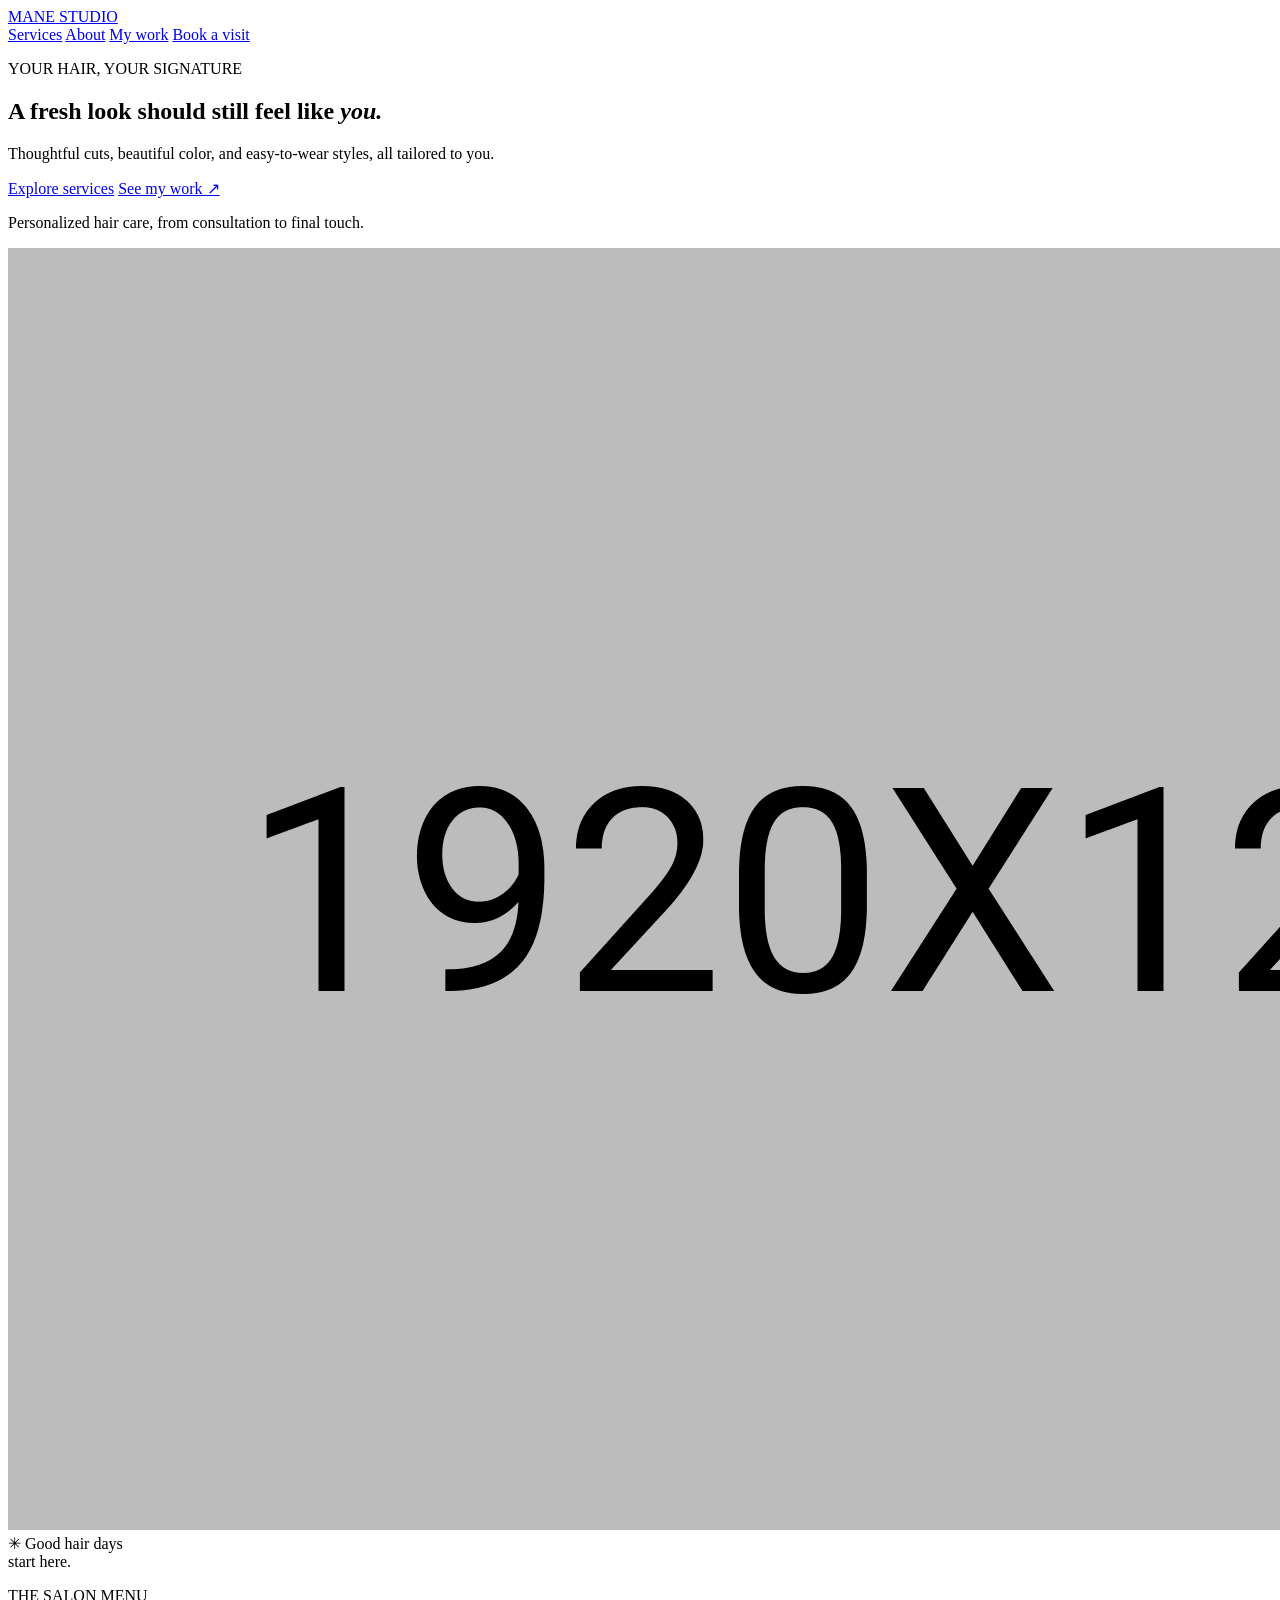
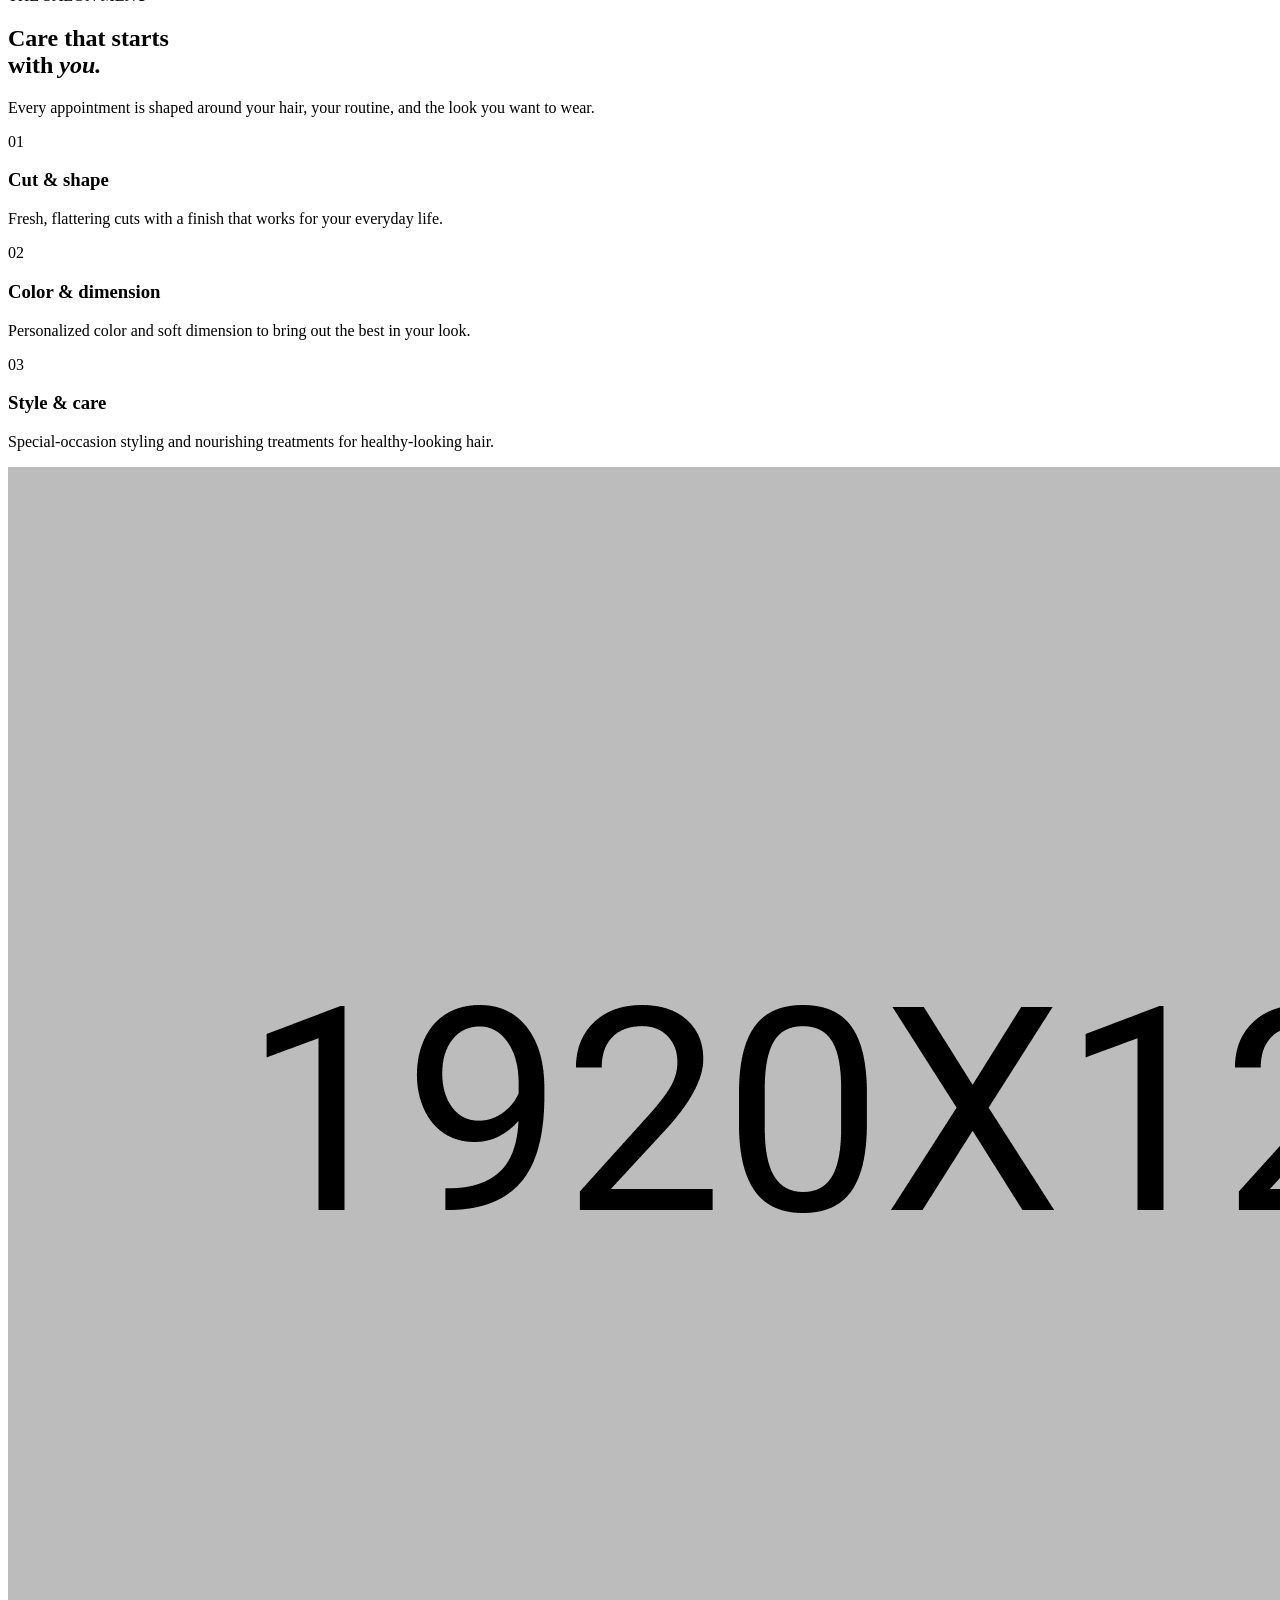
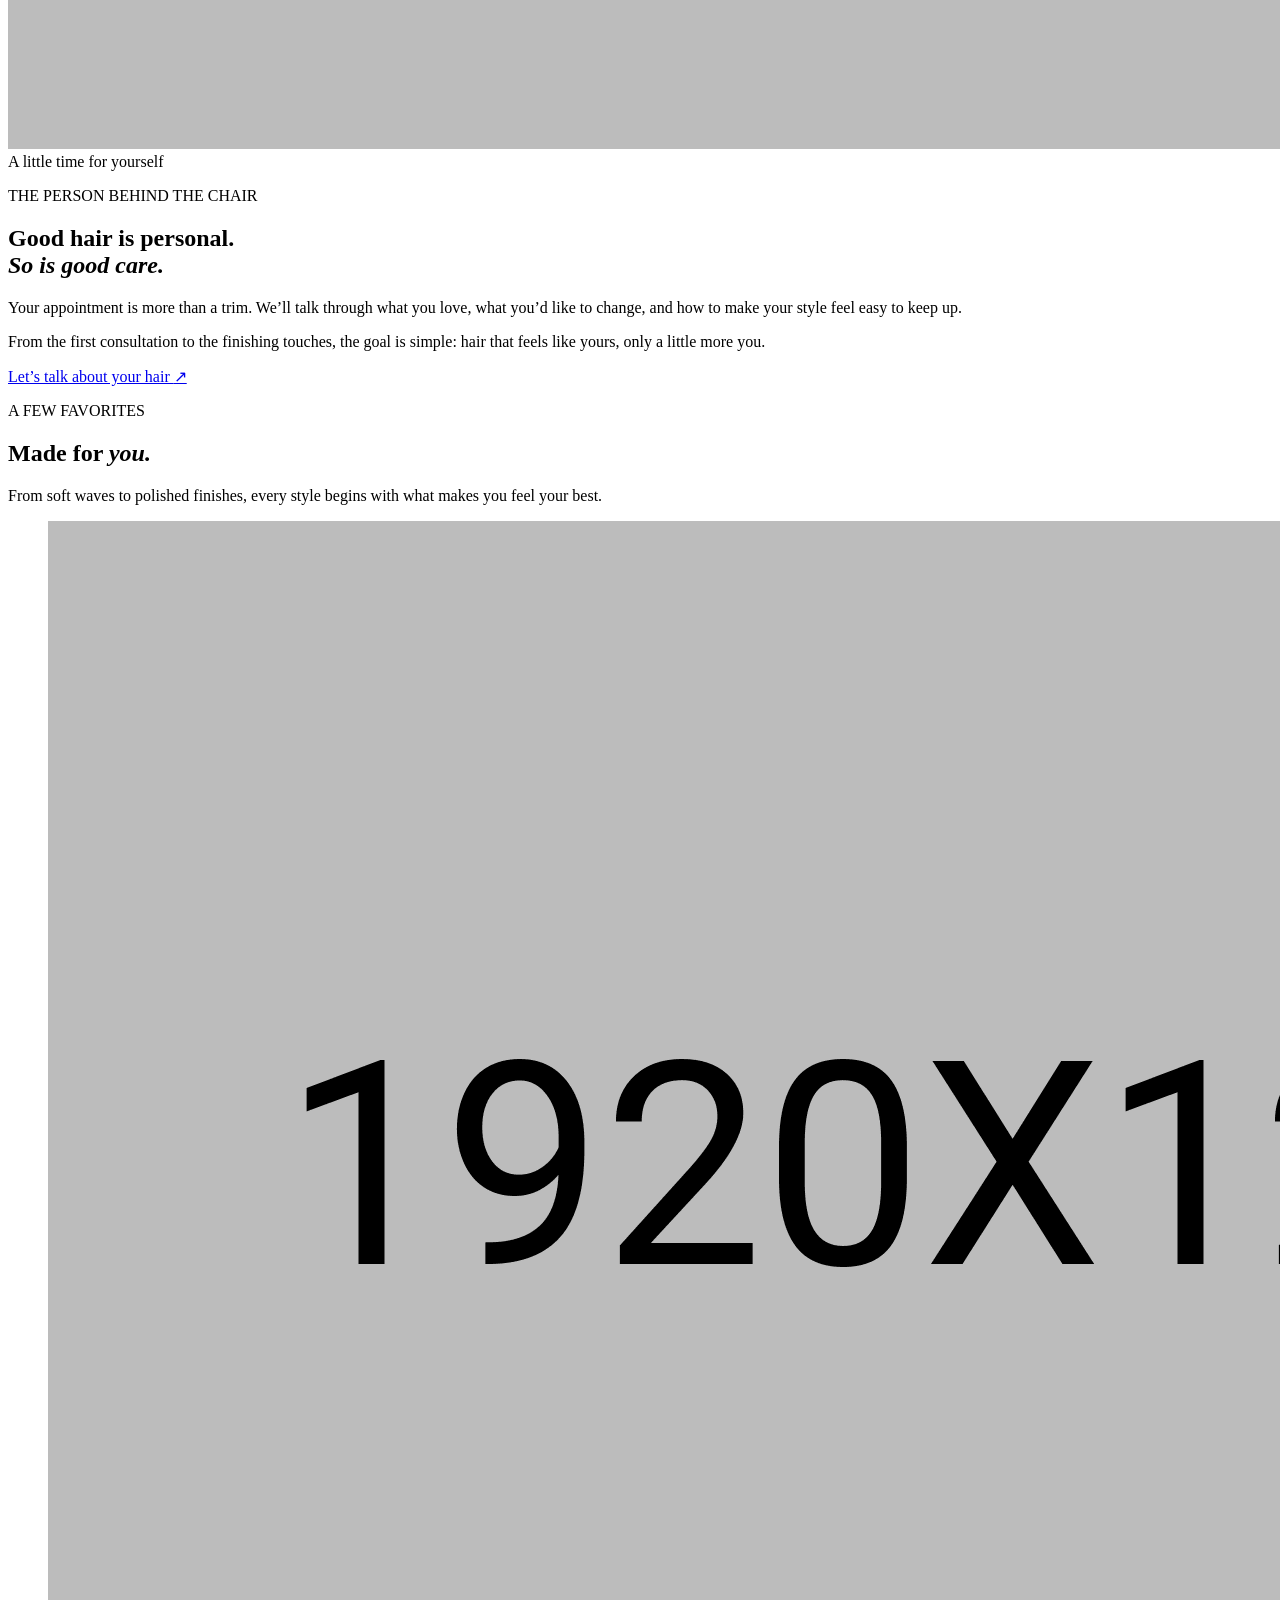
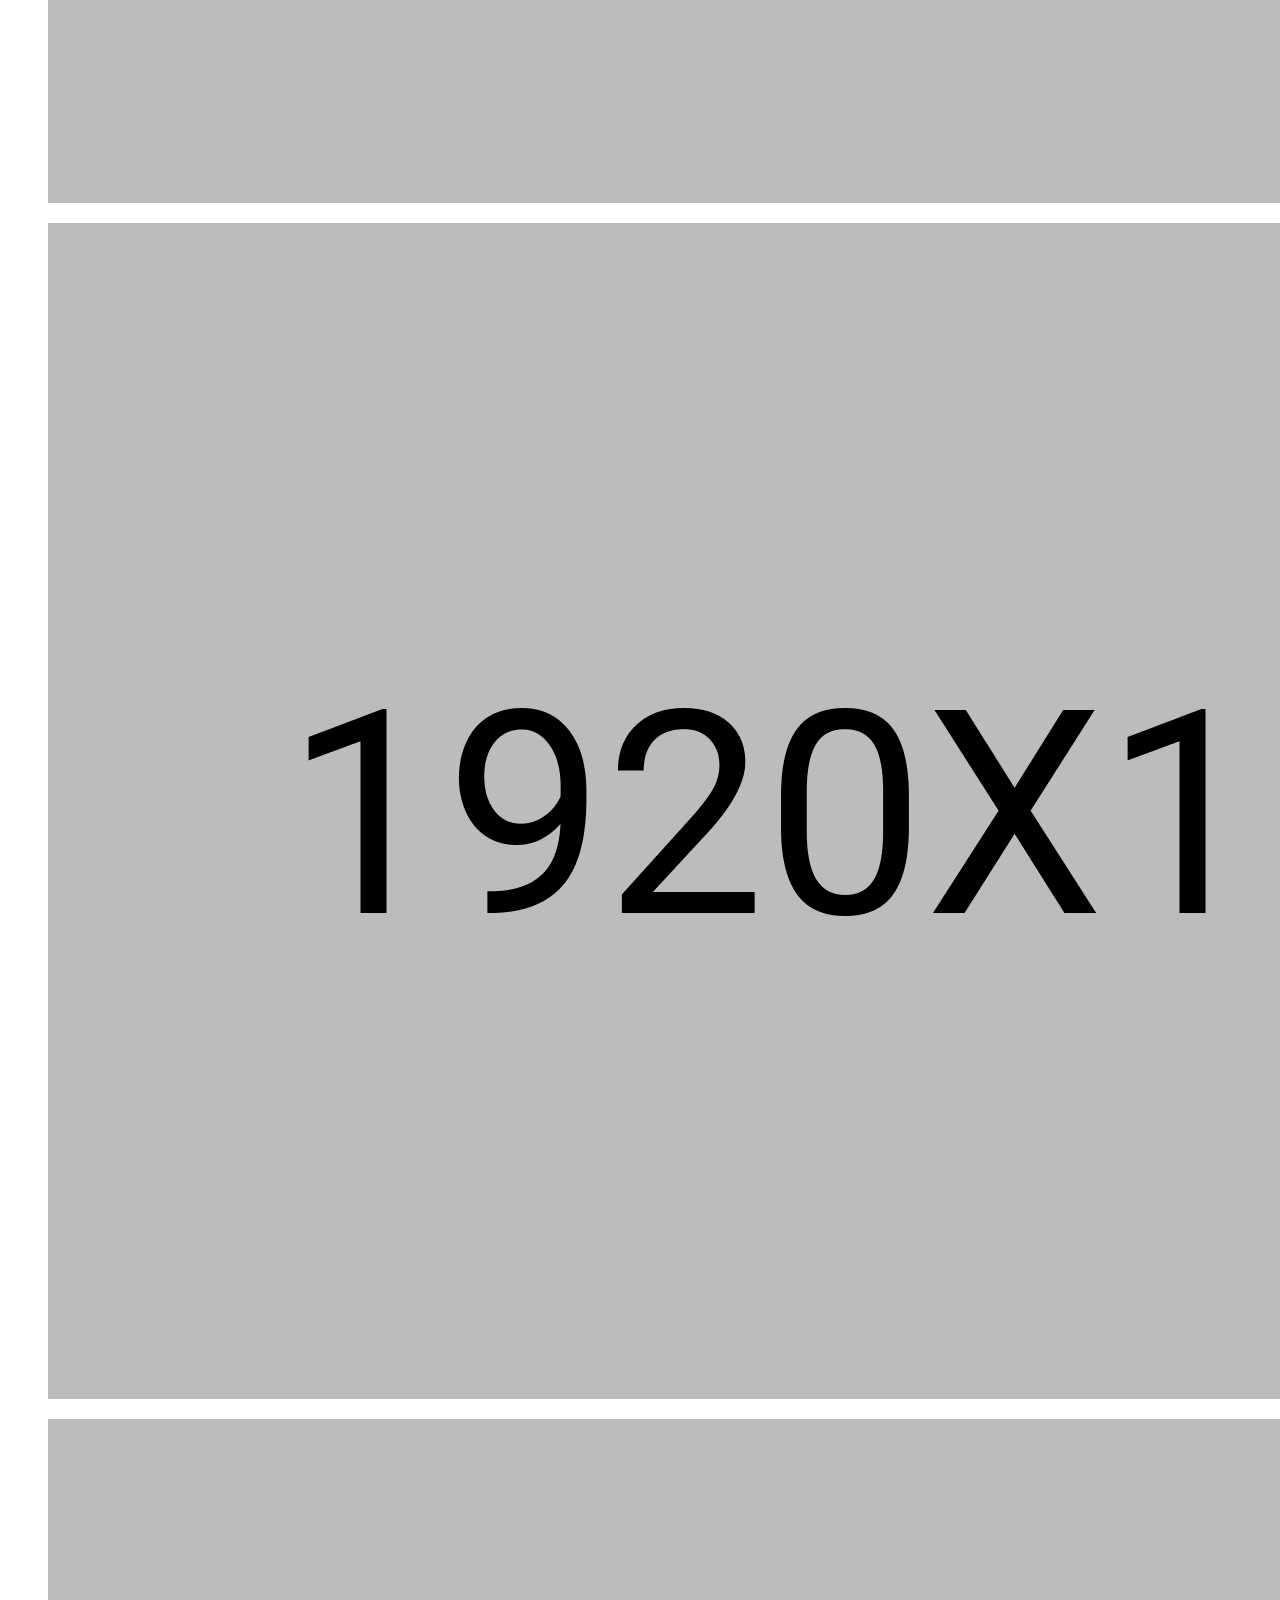
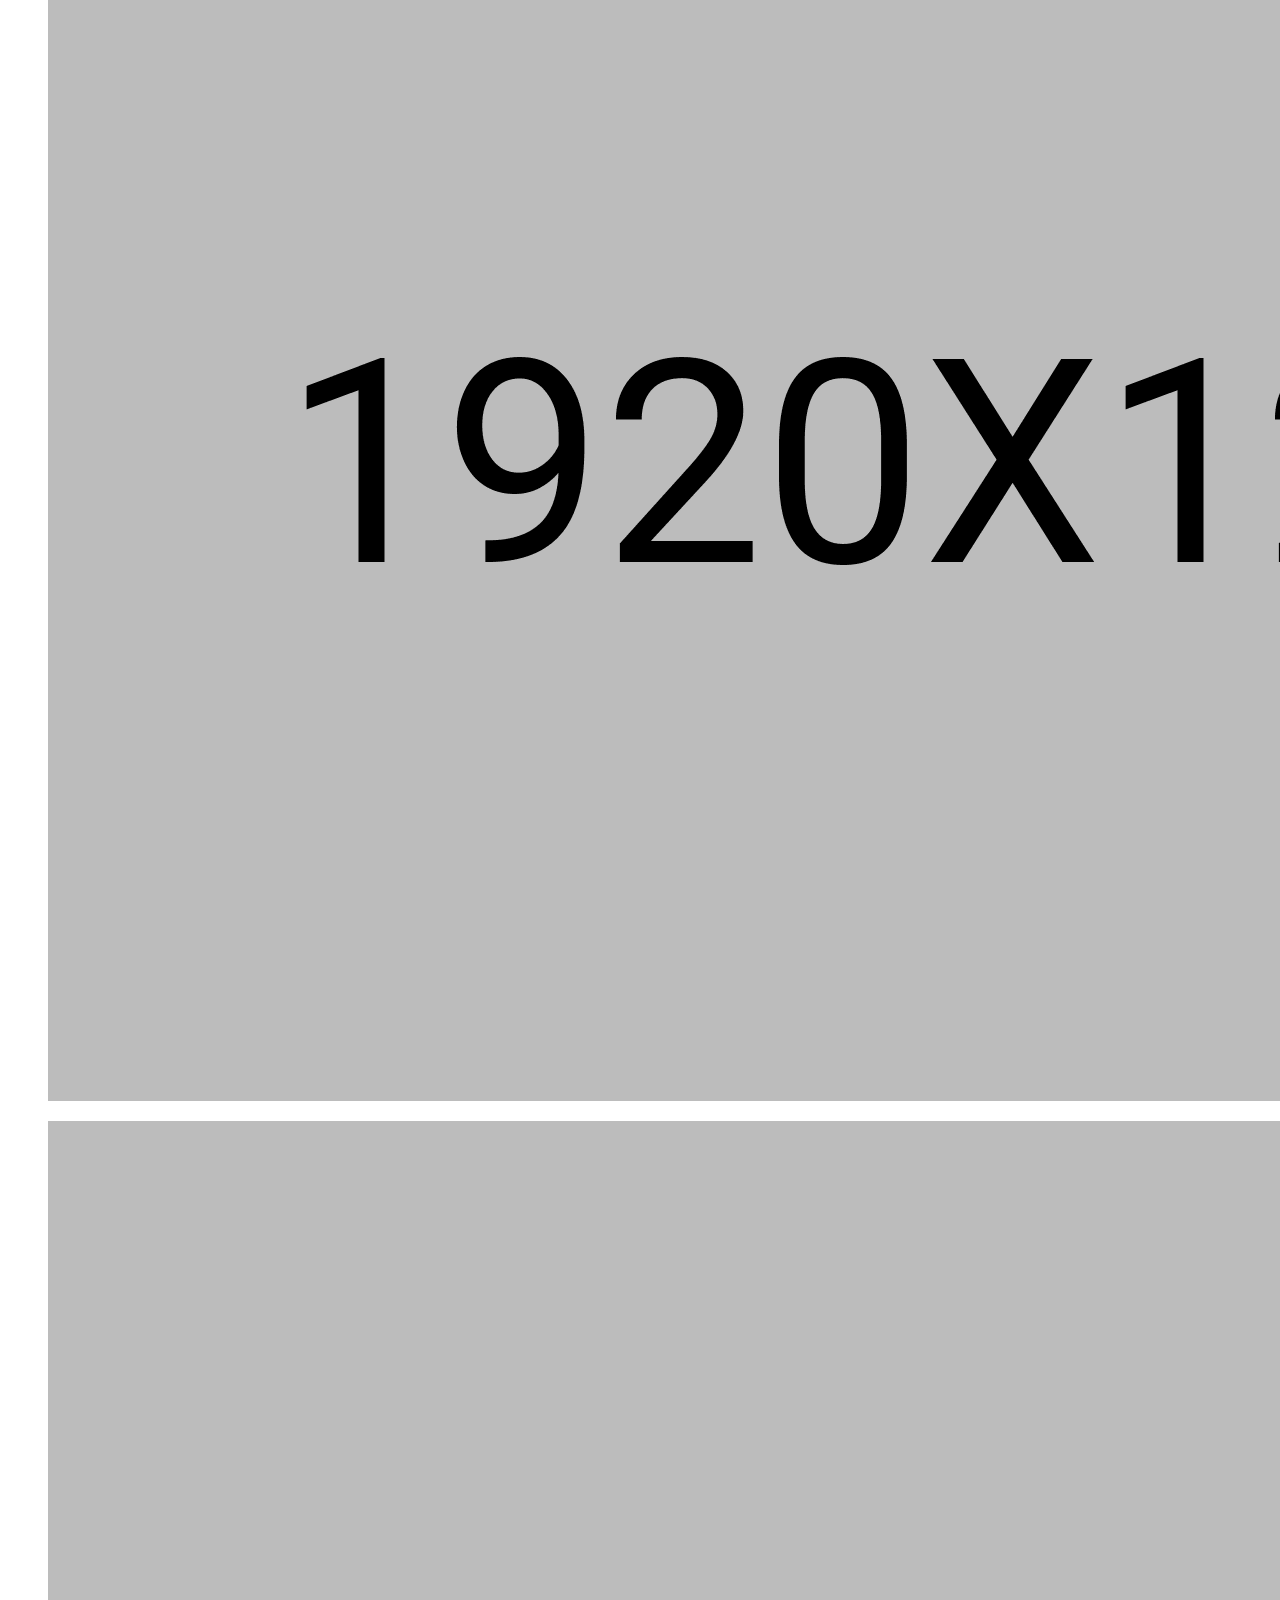
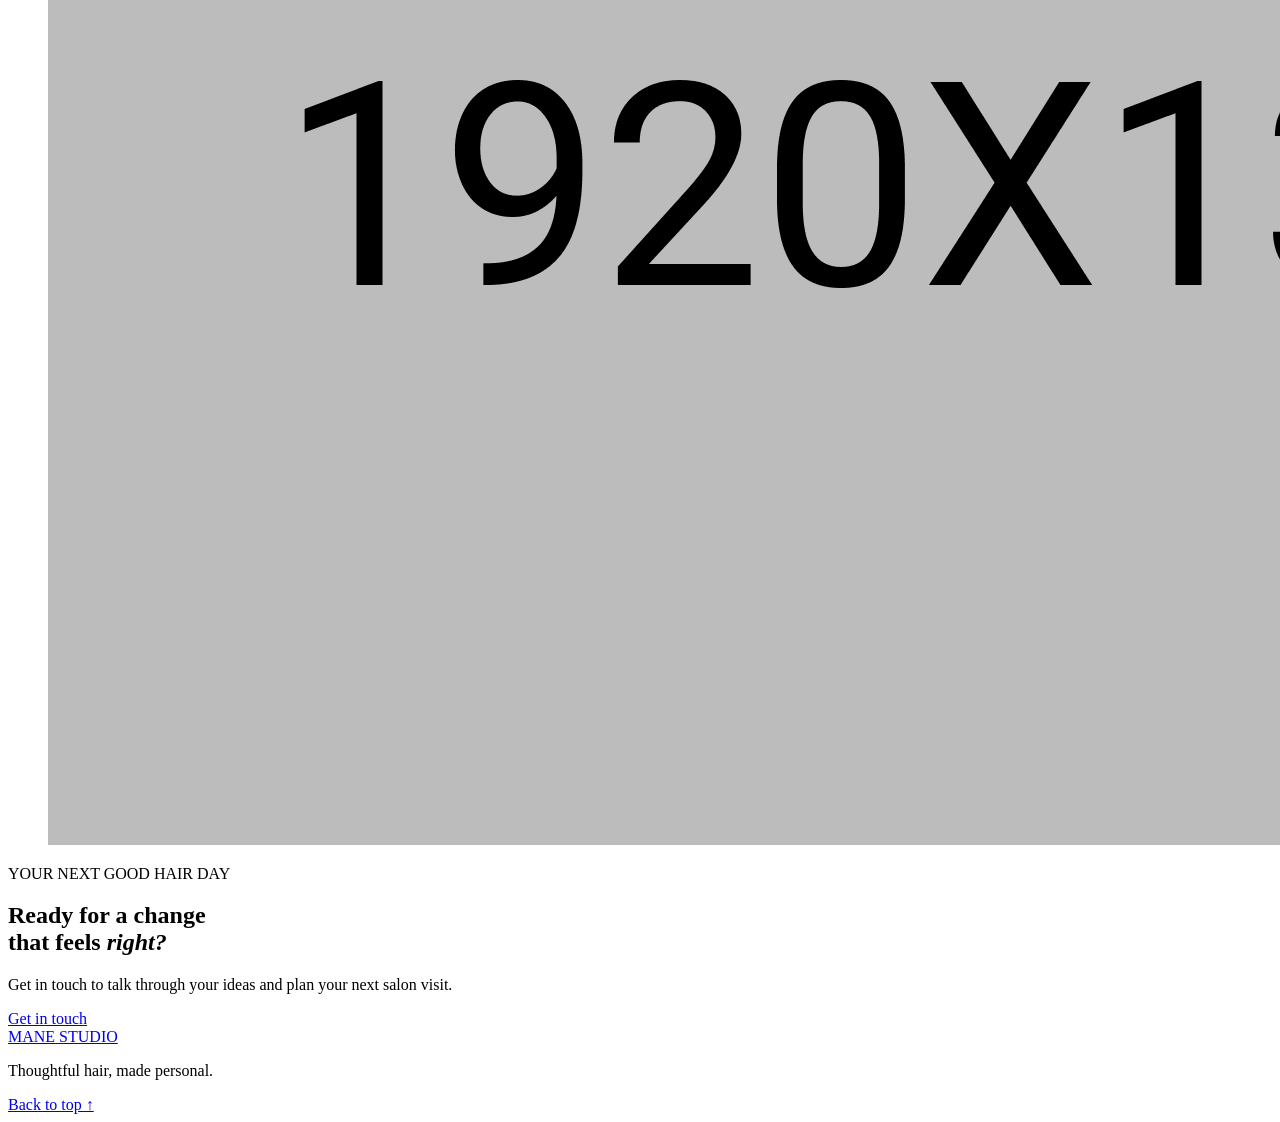
==== index.html @ d703389c "Add Morgan Hair website Co-authored-by: Copilot <223556219+Copilot@users.noreply.github.com>" ====
<!doctype html>
<html lang="en">

<head>
    <meta charset="utf-8">
    <meta name="viewport" content="width=device-width, initial-scale=1">
    <meta name="description" content="Personalized cuts, color, and styling at Mane Studio. Find a look that feels like you.">
    <meta name="theme-color" content="#f7f2ef">
    <title>Mane Studio | Hair Stylist</title>
    <link rel="stylesheet" href="assets/css/hairstylist.css">
</head>

<body>
    <header class="site-header">
        <a class="wordmark" href="#home" aria-label="Mane Studio home">
            <span class="wordmark-main">MANE</span>
            <span class="wordmark-sub">STUDIO</span>
        </a>
        <nav class="site-nav" aria-label="Main navigation">
            <a href="#services">Services</a>
            <a href="#about">About</a>
            <a href="#portfolio">My work</a>
            <a class="nav-cta" href="#contact">Book a visit</a>
        </nav>
    </header>

    <main>
        <section class="hero" id="home">
            <div class="hero-copy">
                <p class="eyebrow">YOUR HAIR, YOUR SIGNATURE</p>
                <h1>A fresh look should still feel like <em>you.</em></h1>
                <p class="hero-description">
                    Thoughtful cuts, beautiful color, and easy-to-wear styles, all tailored to you.
                </p>
                <div class="hero-actions">
                    <a class="button button-dark" href="#services">Explore services</a>
                    <a class="text-link" href="#portfolio">See my work <span aria-hidden="true">↗</span></a>
                </div>
                <p class="hero-note">Personalized hair care, from consultation to final touch.</p>
            </div>
            <div class="hero-image-wrap">
                <img
                    class="hero-image"
                    src="assets/img/young-woman-getting-her-hair-curled-by-stylist-parlor-beautiful-young-hairdresser-giving-new-haircut-female-saloon.jpg"
                    alt="A stylist curling a client's hair in the salon">
                <div class="image-caption">
                    <span class="caption-mark" aria-hidden="true">✳</span>
                    <span>Good hair days<br>start here.</span>
                </div>
            </div>
        </section>

        <section class="services section-pad" id="services">
            <div class="section-heading">
                <p class="eyebrow">THE SALON MENU</p>
                <h2>Care that starts<br>with <em>you.</em></h2>
                <p>Every appointment is shaped around your hair, your routine, and the look you want to wear.</p>
            </div>
            <div class="service-list">
                <article class="service-card">
                    <span class="service-number">01</span>
                    <h3>Cut & shape</h3>
                    <p>Fresh, flattering cuts with a finish that works for your everyday life.</p>
                </article>
                <article class="service-card">
                    <span class="service-number">02</span>
                    <h3>Color & dimension</h3>
                    <p>Personalized color and soft dimension to bring out the best in your look.</p>
                </article>
                <article class="service-card">
                    <span class="service-number">03</span>
                    <h3>Style & care</h3>
                    <p>Special-occasion styling and nourishing treatments for healthy-looking hair.</p>
                </article>
            </div>
        </section>

        <section class="about section-pad" id="about">
            <div class="about-image-wrap">
                <img
                    src="assets/img/professional-female-hairdresser-drying-woman-s-hair-styling-using-blow-dryer-hairdressing-saloon-salon.jpg"
                    alt="A hairdresser carefully styling a client's hair">
                <span class="about-image-label">A little time for yourself</span>
            </div>
            <div class="about-copy">
                <p class="eyebrow">THE PERSON BEHIND THE CHAIR</p>
                <h2>Good hair is personal.<br><em>So is good care.</em></h2>
                <p>
                    Your appointment is more than a trim. We’ll talk through what you love, what you’d like to change,
                    and how to make your style feel easy to keep up.
                </p>
                <p>
                    From the first consultation to the finishing touches, the goal is simple: hair that feels like
                    yours, only a little more you.
                </p>
                <a class="text-link" href="#contact">Let’s talk about your hair <span aria-hidden="true">↗</span></a>
            </div>
        </section>

        <section class="portfolio section-pad" id="portfolio">
            <div class="portfolio-heading">
                <div>
                    <p class="eyebrow">A FEW FAVORITES</p>
                    <h2>Made for <em>you.</em></h2>
                </div>
                <p>From soft waves to polished finishes, every style begins with what makes you feel your best.</p>
            </div>
            <div class="gallery">
                <figure class="gallery-item gallery-item-tall">
                    <img
                        src="assets/img/stylist-curling-hair-brown-haired-woman-saloon-girl-care-about-her-hairstyle.jpg"
                        alt="A stylist creating soft curls for a client">
                </figure>
                <figure class="gallery-item">
                    <img
                        src="assets/img/beautiful-model-girl-with-shiny-brown-straight-long-hair-straightening-keratin-treatment-care-spa-procedures-smooth-hairstyle.jpg"
                        alt="Long, smooth brunette hair after a styling treatment">
                </figure>
                <figure class="gallery-item">
                    <img
                        src="assets/img/hairdresser-washing-hair-happy-young-woman-girl-relaxing-massage-beauty-saloon.jpg"
                        alt="A client relaxing during a salon hair wash">
                </figure>
                <figure class="gallery-item gallery-item-wide">
                    <img
                        src="assets/img/young-brown-haired-beautiful-model-with-long-straight-hair-is-holding-tail-well-groomed-healthy-hair-hand-hair-care-natural-beauty-health.jpg"
                        alt="Healthy, glossy brunette hair">
                </figure>
            </div>
        </section>

        <section class="contact section-pad" id="contact">
            <div class="contact-inner">
                <p class="eyebrow">YOUR NEXT GOOD HAIR DAY</p>
                <h2>Ready for a change<br>that feels <em>right?</em></h2>
                <p>Get in touch to talk through your ideas and plan your next salon visit.</p>
                <a class="button button-light" href="mailto:">Get in touch</a>
            </div>
        </section>
    </main>

    <footer class="site-footer">
        <a class="wordmark" href="#home" aria-label="Mane Studio home">
            <span class="wordmark-main">MANE</span>
            <span class="wordmark-sub">STUDIO</span>
        </a>
        <p>Thoughtful hair, made personal.</p>
        <a class="footer-top" href="#home">Back to top ↑</a>
    </footer>
</body>

</html>
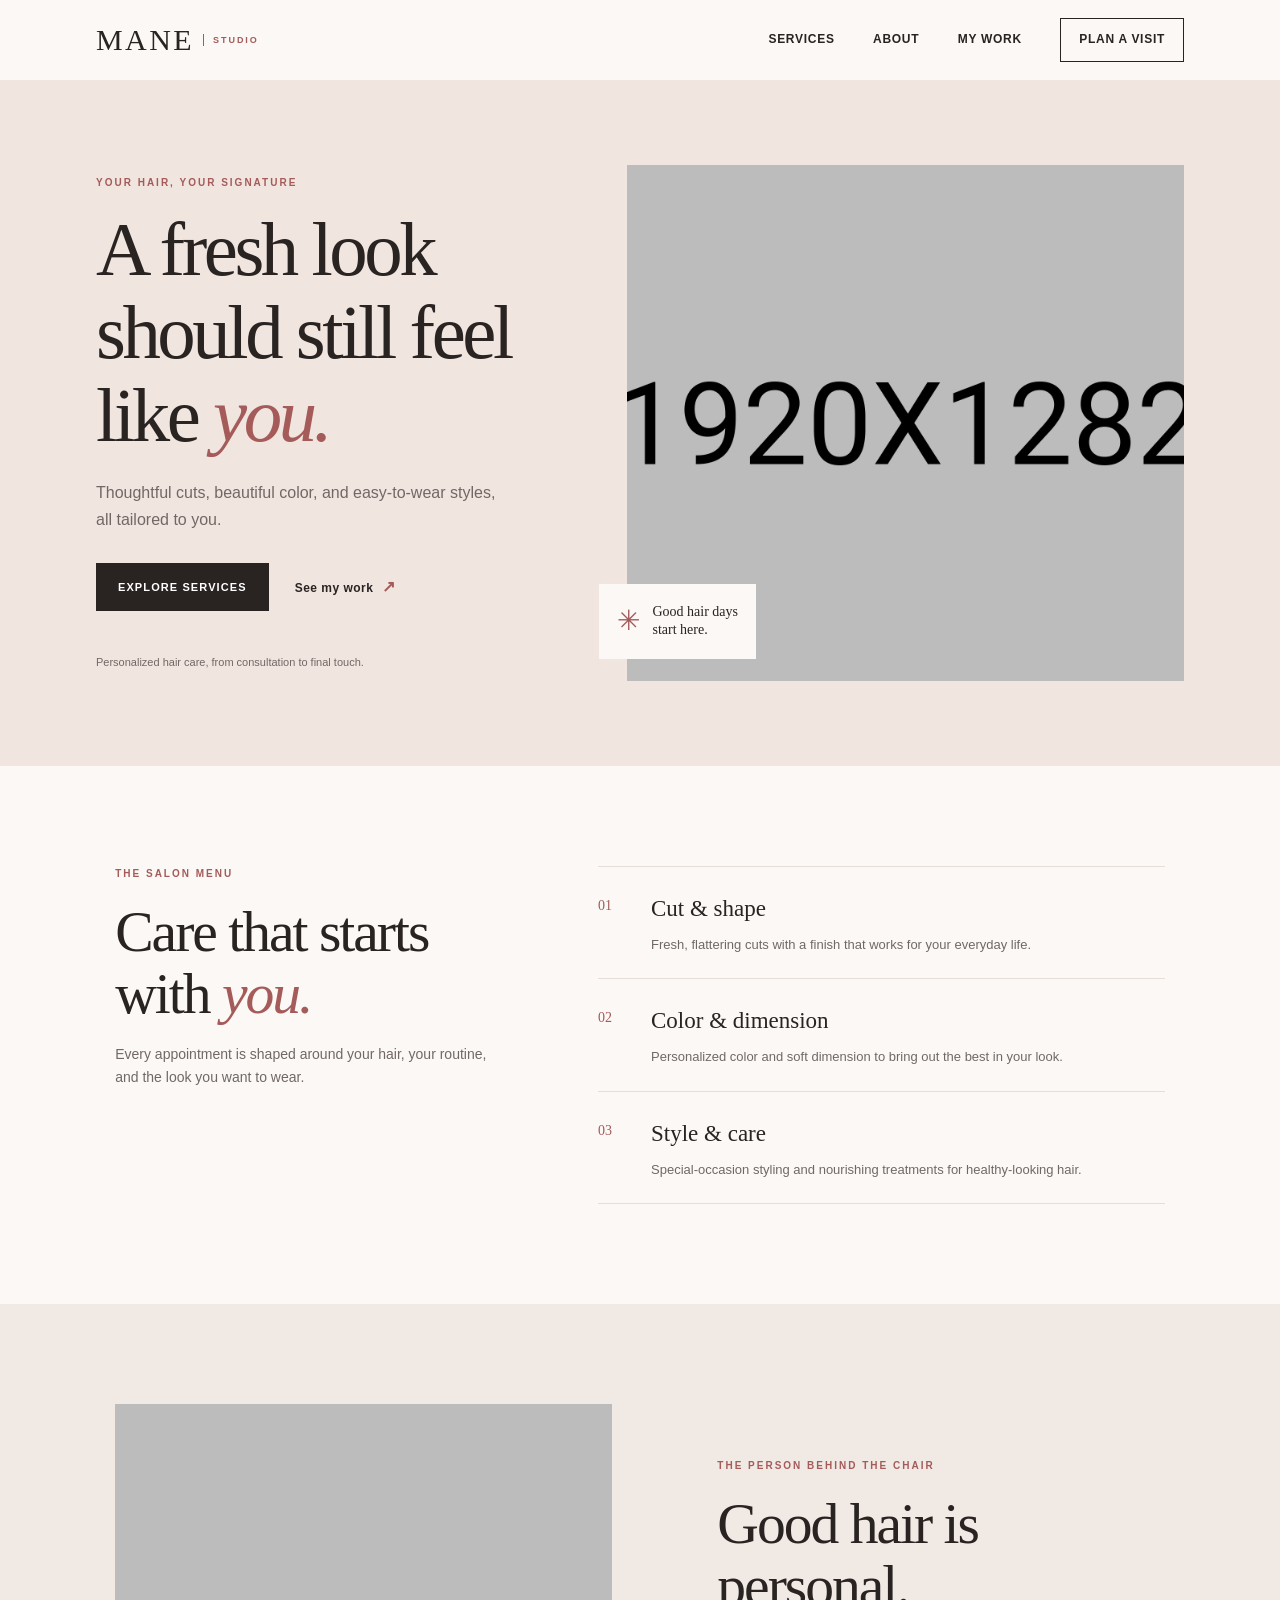
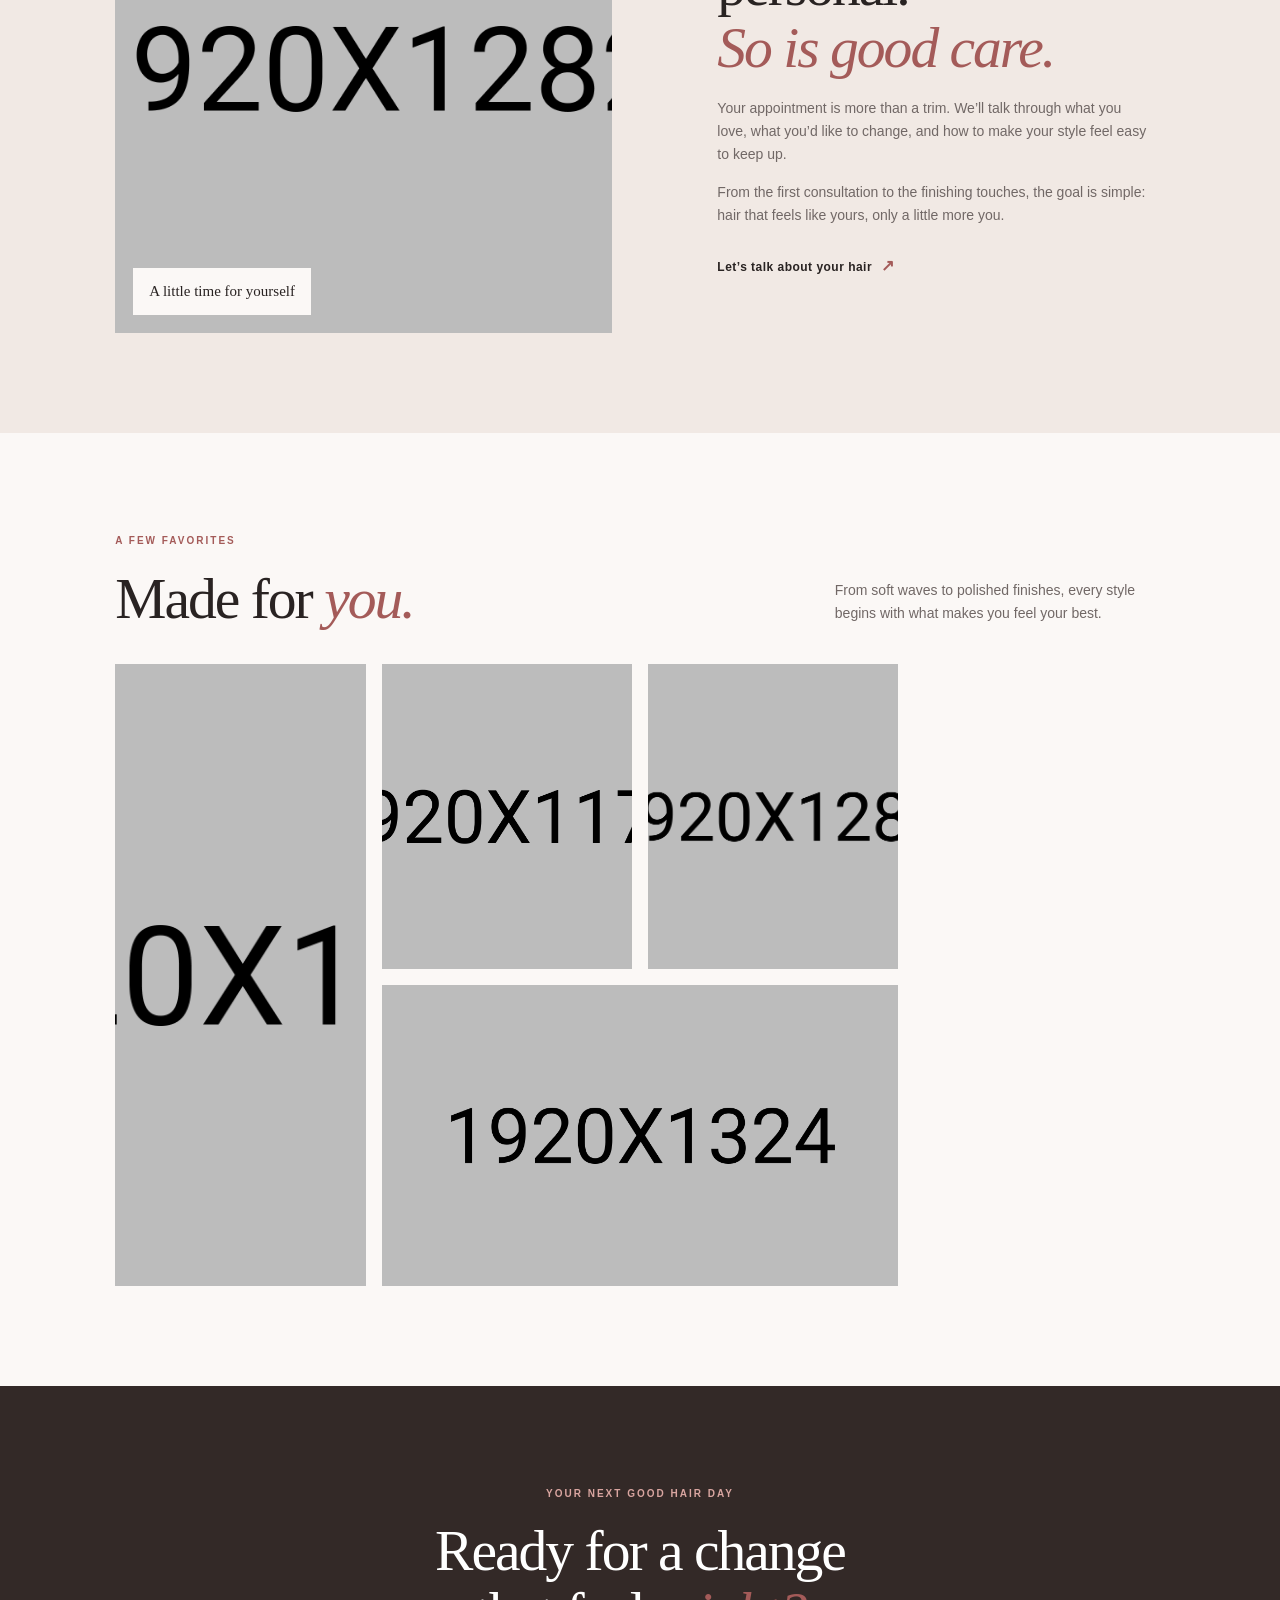
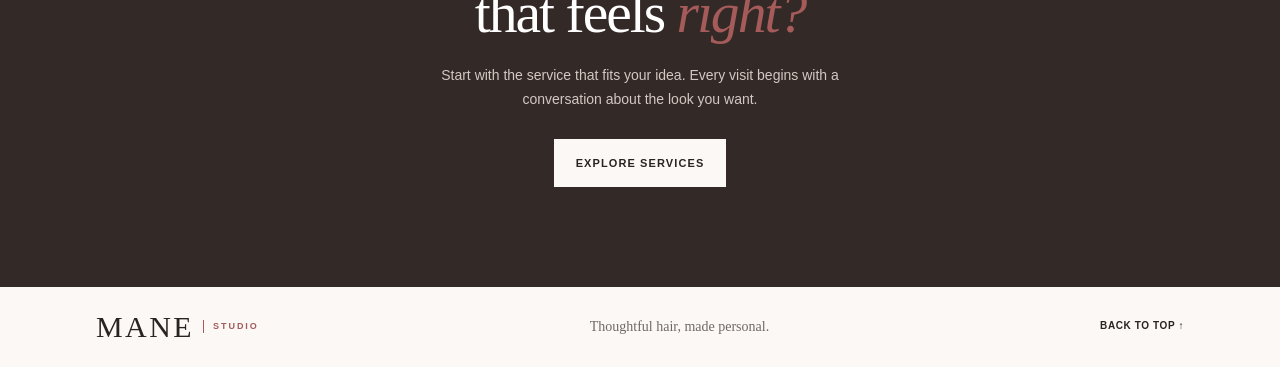
==== commit 843a812a: "Refine Morgan Hair booking content Co-authored-by: Copilot <223556219+Copilot@users.noreply.github.c" ====
--- a/index.html
+++ b/index.html
@@ -20,7 +20,7 @@
             <a href="#services">Services</a>
             <a href="#about">About</a>
             <a href="#portfolio">My work</a>
-            <a class="nav-cta" href="#contact">Book a visit</a>
+            <a class="nav-cta" href="#contact">Plan a visit</a>
         </nav>
     </header>
 
@@ -133,8 +133,8 @@
             <div class="contact-inner">
                 <p class="eyebrow">YOUR NEXT GOOD HAIR DAY</p>
                 <h2>Ready for a change<br>that feels <em>right?</em></h2>
-                <p>Get in touch to talk through your ideas and plan your next salon visit.</p>
-                <a class="button button-light" href="mailto:">Get in touch</a>
+                <p>Start with the service that fits your idea. Every visit begins with a conversation about the look you want.</p>
+                <a class="button button-light" href="#services">Explore services</a>
             </div>
         </section>
     </main>
--- a/assets/css/hairstylist.css
+++ b/assets/css/hairstylist.css
@@ -0,0 +1,596 @@
+:root {
+    color-scheme: light;
+    --ink: #292322;
+    --muted: #716866;
+    --rose: #a45b59;
+    --paper: #fbf8f6;
+    --blush: #f0e5df;
+    --line: #e7ded9;
+}
+
+* {
+    box-sizing: border-box;
+}
+
+html {
+    scroll-behavior: smooth;
+}
+
+body {
+    margin: 0;
+    background: var(--paper);
+    color: var(--ink);
+    font-family: "Segoe UI", Arial, sans-serif;
+    line-height: 1.65;
+}
+
+img {
+    display: block;
+    max-width: 100%;
+}
+
+a {
+    color: inherit;
+    text-decoration: none;
+}
+
+.site-header {
+    align-items: center;
+    background: var(--paper);
+    display: flex;
+    justify-content: space-between;
+    padding: 18px 7.5%;
+}
+
+.wordmark {
+    align-items: center;
+    display: inline-flex;
+    gap: 9px;
+}
+
+.wordmark-main {
+    font-family: Georgia, "Times New Roman", serif;
+    font-size: 30px;
+    letter-spacing: 0.08em;
+    line-height: 1;
+}
+
+.wordmark-sub {
+    border-left: 1px solid var(--rose);
+    color: var(--rose);
+    font-size: 9px;
+    font-weight: 700;
+    letter-spacing: 0.22em;
+    line-height: 1.4;
+    padding-left: 9px;
+}
+
+.site-nav {
+    align-items: center;
+    display: flex;
+    gap: clamp(18px, 3vw, 42px);
+}
+
+.site-nav a,
+.footer-top {
+    font-size: 12px;
+    font-weight: 650;
+    letter-spacing: 0.06em;
+    text-transform: uppercase;
+}
+
+.site-nav a:not(.nav-cta):hover,
+.footer-top:hover,
+.text-link:hover {
+    color: var(--rose);
+}
+
+.site-nav .nav-cta {
+    border: 1px solid var(--ink);
+    padding: 11px 18px;
+    transition: background 160ms ease, color 160ms ease;
+}
+
+.site-nav .nav-cta:hover {
+    background: var(--ink);
+    color: white;
+}
+
+.hero {
+    align-items: center;
+    background: var(--blush);
+    display: grid;
+    gap: 7%;
+    grid-template-columns: 0.9fr 1.1fr;
+    min-height: 610px;
+    padding: 65px 7.5%;
+}
+
+.hero-copy {
+    max-width: 500px;
+    padding: 30px 0;
+}
+
+.eyebrow {
+    color: var(--rose);
+    font-size: 10px;
+    font-weight: 750;
+    letter-spacing: 0.2em;
+    margin: 0 0 18px;
+}
+
+h1,
+h2,
+h3,
+p,
+figure {
+    margin-top: 0;
+}
+
+h1,
+h2 {
+    font-family: Georgia, "Times New Roman", serif;
+    font-weight: 400;
+    line-height: 1.08;
+}
+
+h1 {
+    font-size: clamp(46px, 6vw, 78px);
+    letter-spacing: -0.045em;
+    margin-bottom: 22px;
+}
+
+h1 em,
+h2 em {
+    color: var(--rose);
+    font-weight: 400;
+}
+
+.hero-description {
+    color: var(--muted);
+    font-size: 16px;
+    max-width: 410px;
+}
+
+.hero-actions {
+    align-items: center;
+    display: flex;
+    flex-wrap: wrap;
+    gap: 26px;
+    margin-top: 30px;
+}
+
+.button {
+    align-items: center;
+    display: inline-flex;
+    font-size: 11px;
+    font-weight: 700;
+    justify-content: center;
+    letter-spacing: 0.1em;
+    min-height: 48px;
+    padding: 0 22px;
+    text-transform: uppercase;
+    transition: transform 160ms ease, background 160ms ease;
+}
+
+.button:hover {
+    transform: translateY(-2px);
+}
+
+.button-dark {
+    background: var(--ink);
+    color: white;
+}
+
+.button-dark:hover {
+    background: var(--rose);
+}
+
+.text-link {
+    font-size: 12px;
+    font-weight: 700;
+    letter-spacing: 0.04em;
+}
+
+.text-link span {
+    color: var(--rose);
+    font-size: 16px;
+    margin-left: 5px;
+}
+
+.hero-note {
+    color: var(--muted);
+    font-size: 11px;
+    margin: 42px 0 0;
+}
+
+.hero-image-wrap {
+    justify-self: end;
+    max-width: 610px;
+    position: relative;
+    width: 100%;
+}
+
+.hero-image {
+    aspect-ratio: 1.08 / 1;
+    object-fit: cover;
+    object-position: center;
+    width: 100%;
+}
+
+.image-caption {
+    align-items: center;
+    background: var(--paper);
+    bottom: 22px;
+    display: flex;
+    gap: 12px;
+    left: -28px;
+    padding: 14px 18px;
+    position: absolute;
+}
+
+.caption-mark {
+    color: var(--rose);
+    font-size: 28px;
+}
+
+.image-caption span:last-child {
+    font-family: Georgia, "Times New Roman", serif;
+    font-size: 14px;
+    line-height: 1.3;
+}
+
+.section-pad {
+    padding: 100px 9%;
+}
+
+.services {
+    display: grid;
+    gap: 10%;
+    grid-template-columns: 0.8fr 1.2fr;
+}
+
+.section-heading h2,
+.about-copy h2,
+.portfolio-heading h2,
+.contact h2 {
+    font-size: clamp(38px, 4.5vw, 58px);
+    letter-spacing: -0.035em;
+    margin-bottom: 18px;
+}
+
+.section-heading > p:last-child,
+.portfolio-heading > p,
+.about-copy > p:not(.eyebrow),
+.contact-inner > p:not(.eyebrow) {
+    color: var(--muted);
+    font-size: 14px;
+    max-width: 430px;
+}
+
+.service-list {
+    border-top: 1px solid var(--line);
+}
+
+.service-card {
+    border-bottom: 1px solid var(--line);
+    display: grid;
+    gap: 4px 18px;
+    grid-template-columns: 35px 1fr;
+    padding: 23px 0;
+}
+
+.service-number {
+    color: var(--rose);
+    font-family: Georgia, "Times New Roman", serif;
+    font-size: 14px;
+    grid-row: span 2;
+    padding-top: 4px;
+}
+
+.service-card h3 {
+    font-family: Georgia, "Times New Roman", serif;
+    font-size: 23px;
+    font-weight: 400;
+    margin-bottom: 2px;
+}
+
+.service-card p {
+    color: var(--muted);
+    font-size: 13px;
+    margin-bottom: 0;
+}
+
+.about {
+    align-items: center;
+    background: #f1e9e4;
+    display: grid;
+    gap: 10%;
+    grid-template-columns: 1fr 0.9fr;
+}
+
+.about-image-wrap {
+    max-width: 520px;
+    position: relative;
+}
+
+.about-image-wrap img {
+    aspect-ratio: 0.94 / 1;
+    object-fit: cover;
+    width: 100%;
+}
+
+.about-image-label {
+    background: var(--paper);
+    bottom: 18px;
+    color: var(--ink);
+    font-family: Georgia, "Times New Roman", serif;
+    font-size: 15px;
+    left: 18px;
+    padding: 11px 16px;
+    position: absolute;
+}
+
+.about-copy .text-link {
+    display: inline-block;
+    margin-top: 12px;
+}
+
+.portfolio {
+    background: var(--paper);
+}
+
+.portfolio-heading {
+    align-items: end;
+    display: flex;
+    justify-content: space-between;
+    margin-bottom: 34px;
+}
+
+.portfolio-heading h2 {
+    margin-bottom: 0;
+}
+
+.portfolio-heading > p {
+    margin: 0 0 5px;
+    max-width: 330px;
+}
+
+.gallery {
+    display: grid;
+    gap: 16px;
+    grid-template-columns: repeat(4, 1fr);
+}
+
+.gallery-item {
+    margin: 0;
+    overflow: hidden;
+}
+
+.gallery-item img {
+    aspect-ratio: 0.82 / 1;
+    height: 100%;
+    object-fit: cover;
+    transition: transform 350ms ease;
+    width: 100%;
+}
+
+.gallery-item:hover img {
+    transform: scale(1.04);
+}
+
+.gallery-item-tall {
+    grid-row: span 2;
+}
+
+.gallery-item-tall img {
+    aspect-ratio: 0.82 / 1;
+}
+
+.gallery-item-wide {
+    grid-column: span 2;
+}
+
+.gallery-item-wide img {
+    aspect-ratio: 1.72 / 1;
+}
+
+.contact {
+    background: #332927;
+    color: white;
+    text-align: center;
+}
+
+.contact-inner {
+    margin: 0 auto;
+    max-width: 650px;
+}
+
+.contact h2 {
+    margin-bottom: 20px;
+}
+
+.contact-inner > p:not(.eyebrow) {
+    color: #d3c8c3;
+    margin: 0 auto 28px;
+}
+
+.contact .eyebrow {
+    color: #d9a5a0;
+}
+
+.button-light {
+    background: var(--paper);
+    color: var(--ink);
+}
+
+.button-light:hover {
+    background: #e7cbc5;
+}
+
+.site-footer {
+    align-items: center;
+    display: flex;
+    justify-content: space-between;
+    padding: 25px 7.5%;
+}
+
+.site-footer > p {
+    color: var(--muted);
+    font-family: Georgia, "Times New Roman", serif;
+    font-size: 14px;
+    margin: 0;
+}
+
+.footer-top {
+    font-size: 10px;
+}
+
+@media (max-width: 850px) {
+    .site-header {
+        padding-left: 5%;
+        padding-right: 5%;
+    }
+
+    .site-nav {
+        gap: 16px;
+    }
+
+    .hero {
+        gap: 5%;
+        grid-template-columns: 1fr 1fr;
+        padding: 55px 6%;
+    }
+
+    .section-pad {
+        padding: 75px 7%;
+    }
+
+    .services,
+    .about {
+        gap: 7%;
+    }
+
+    .gallery {
+        gap: 10px;
+        grid-template-columns: repeat(2, 1fr);
+    }
+
+    .gallery-item-tall {
+        grid-row: auto;
+    }
+
+    .gallery-item-wide {
+        grid-column: auto;
+    }
+
+    .gallery-item img,
+    .gallery-item-tall img,
+    .gallery-item-wide img {
+        aspect-ratio: 1 / 1;
+    }
+}
+
+@media (max-width: 600px) {
+    .site-header {
+        align-items: flex-start;
+        flex-direction: column;
+        gap: 16px;
+        padding: 17px 6%;
+    }
+
+    .wordmark-main {
+        font-size: 25px;
+    }
+
+    .site-nav {
+        flex-wrap: wrap;
+        gap: 10px 19px;
+    }
+
+    .site-nav a {
+        font-size: 10px;
+    }
+
+    .site-nav .nav-cta {
+        padding: 8px 11px;
+    }
+
+    .hero {
+        gap: 35px;
+        grid-template-columns: 1fr;
+        padding: 48px 6% 38px;
+    }
+
+    .hero-copy {
+        padding: 0;
+    }
+
+    h1 {
+        font-size: clamp(45px, 13vw, 65px);
+    }
+
+    .hero-note {
+        margin-top: 25px;
+    }
+
+    .hero-image-wrap {
+        max-width: none;
+    }
+
+    .image-caption {
+        bottom: 13px;
+        left: -7px;
+        padding: 10px 13px;
+    }
+
+    .section-pad {
+        padding: 62px 6%;
+    }
+
+    .services,
+    .about {
+        grid-template-columns: 1fr;
+    }
+
+    .services {
+        gap: 25px;
+    }
+
+    .about {
+        gap: 35px;
+    }
+
+    .about-image-wrap {
+        max-width: none;
+    }
+
+    .portfolio-heading {
+        align-items: flex-start;
+        flex-direction: column;
+        gap: 14px;
+    }
+
+    .gallery {
+        gap: 8px;
+    }
+
+    .site-footer {
+        align-items: flex-start;
+        flex-direction: column;
+        gap: 12px;
+        padding: 22px 6%;
+    }
+}
+
+@media (prefers-reduced-motion: reduce) {
+    html {
+        scroll-behavior: auto;
+    }
+
+    *,
+    *::before,
+    *::after {
+        transition-duration: 0.01ms !important;
+    }
+}
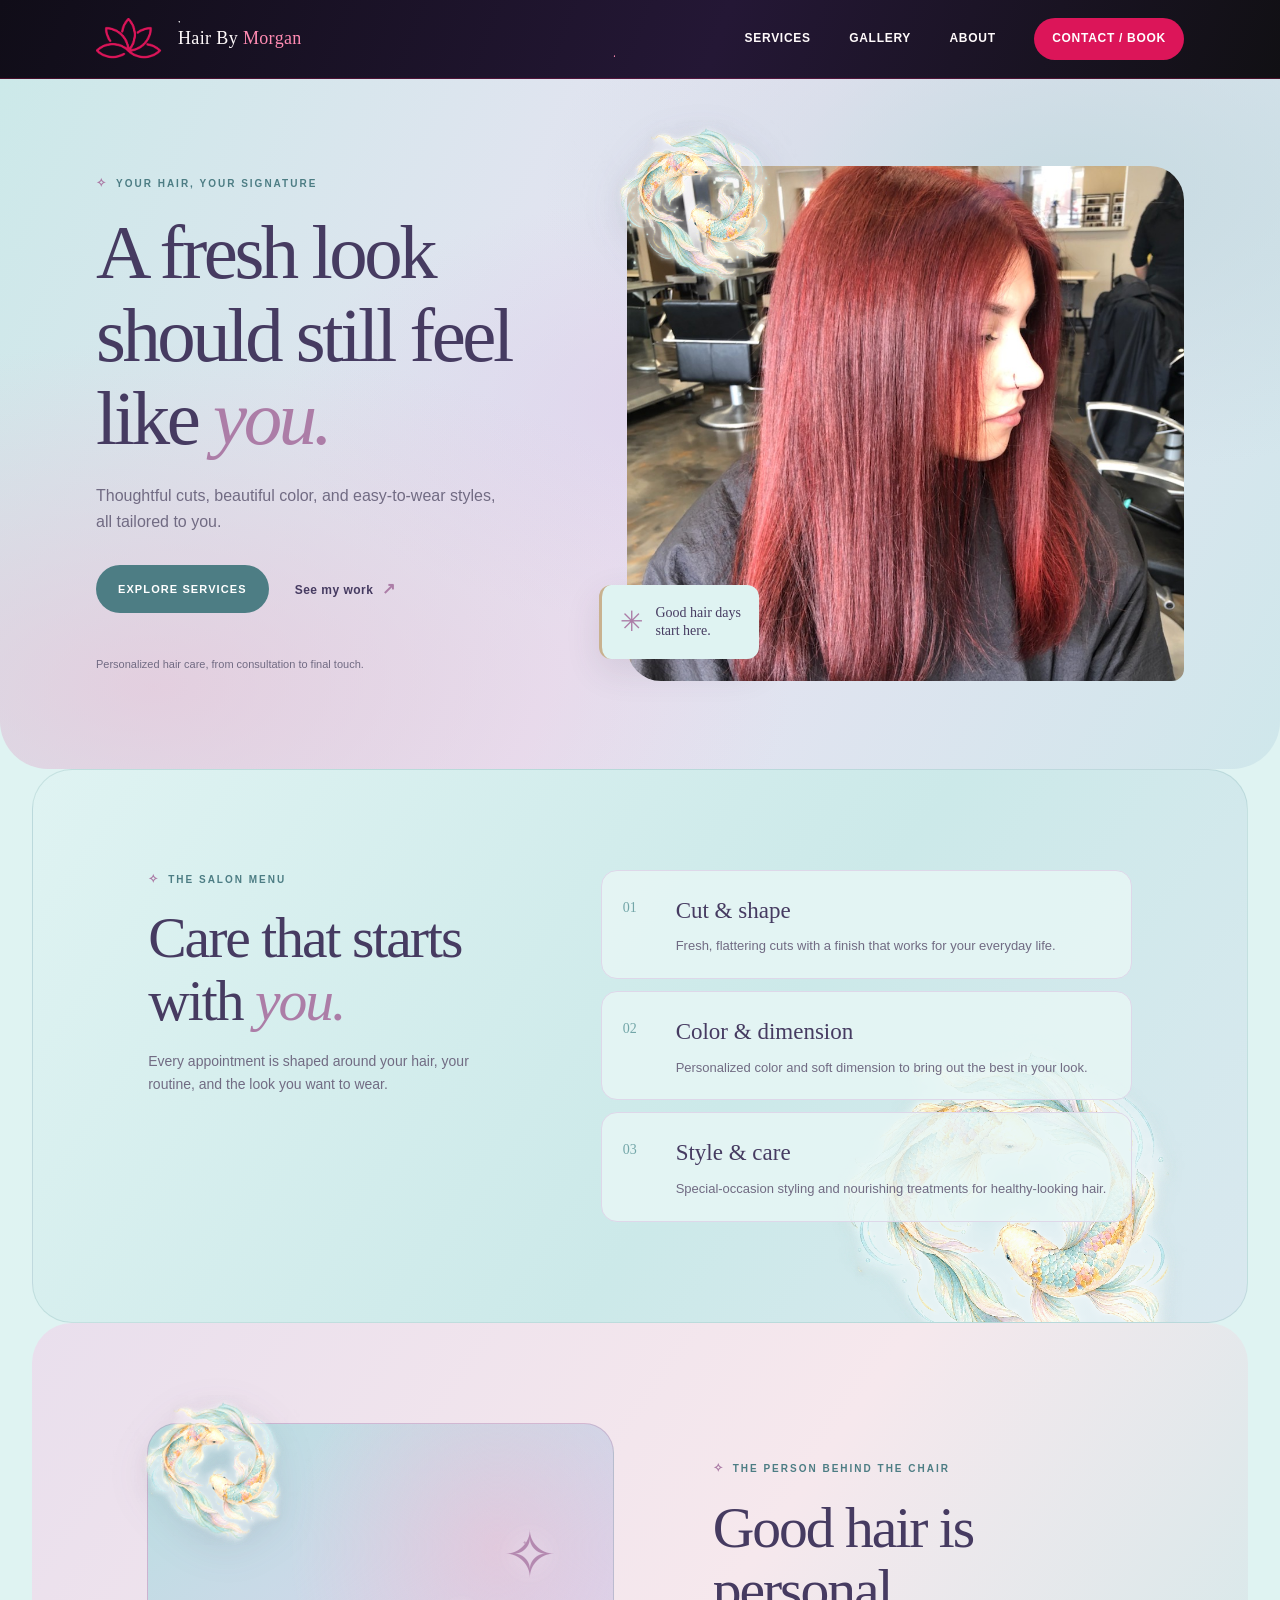
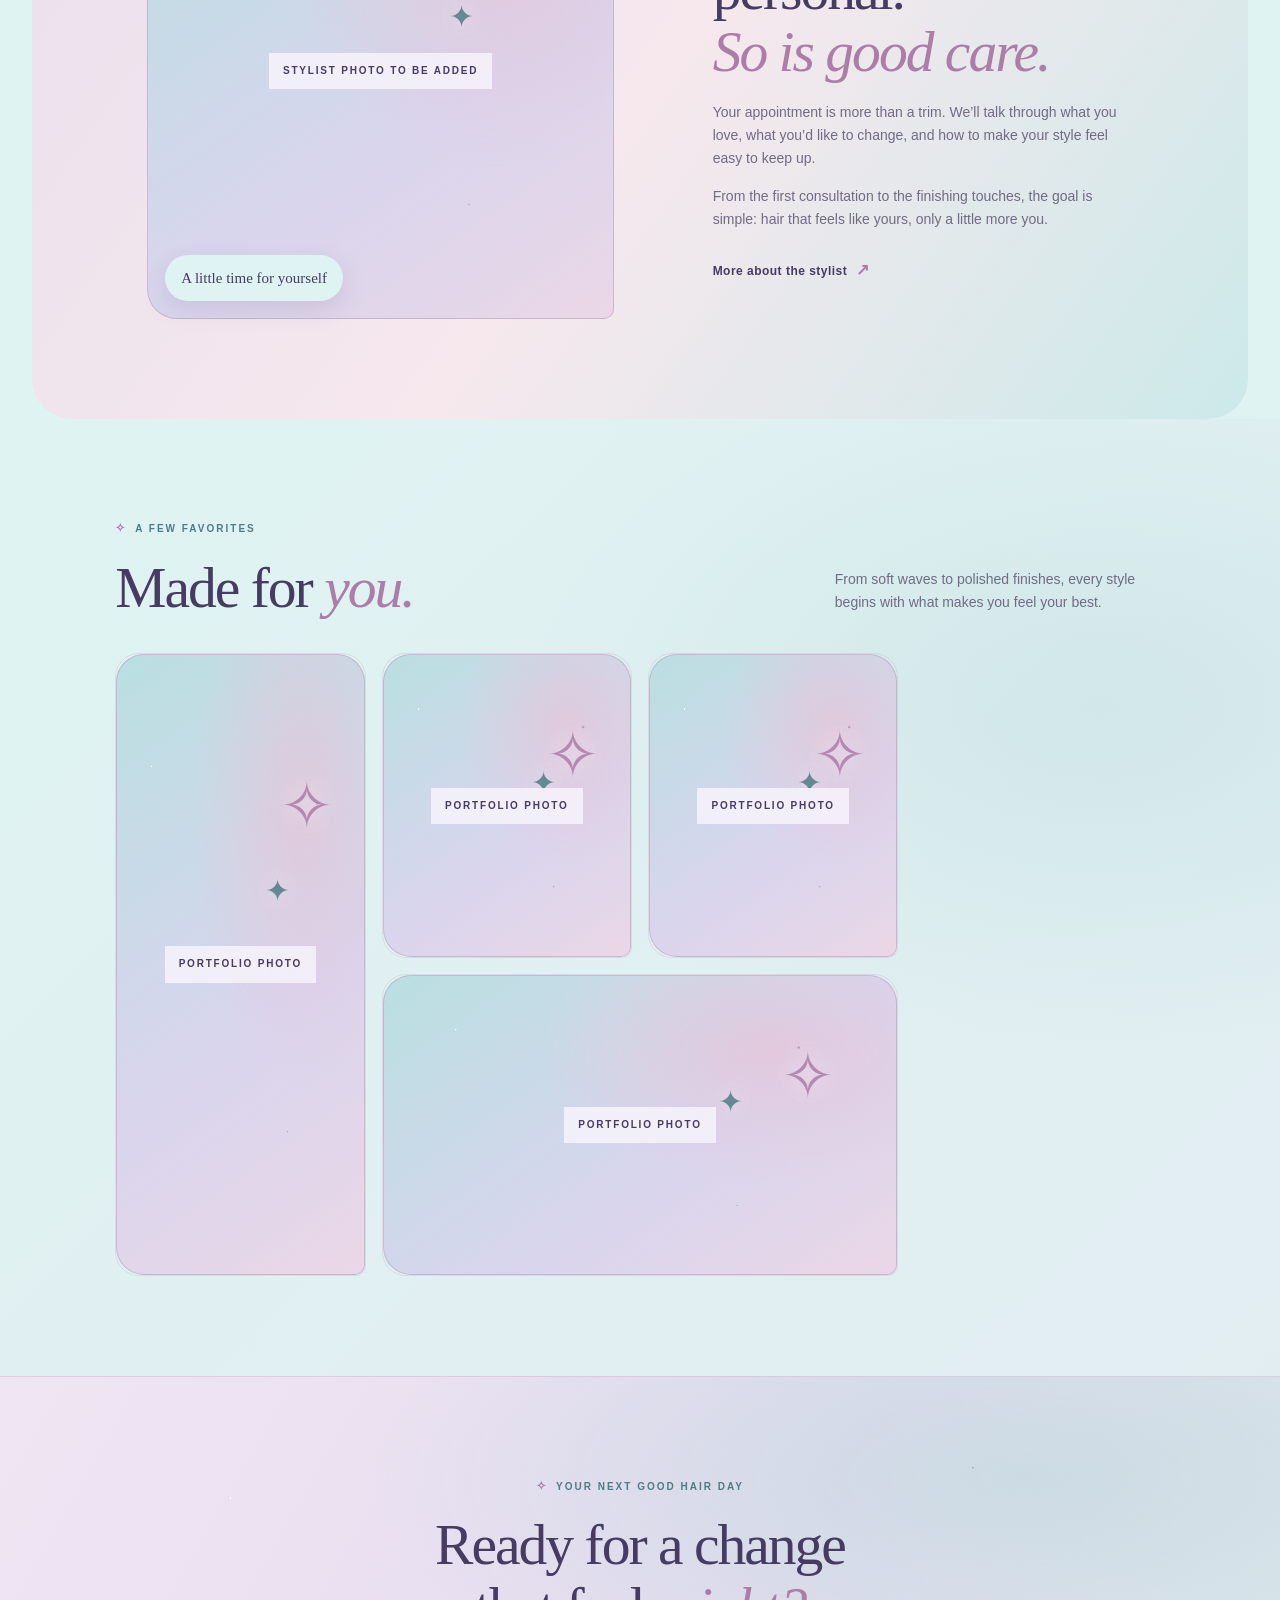
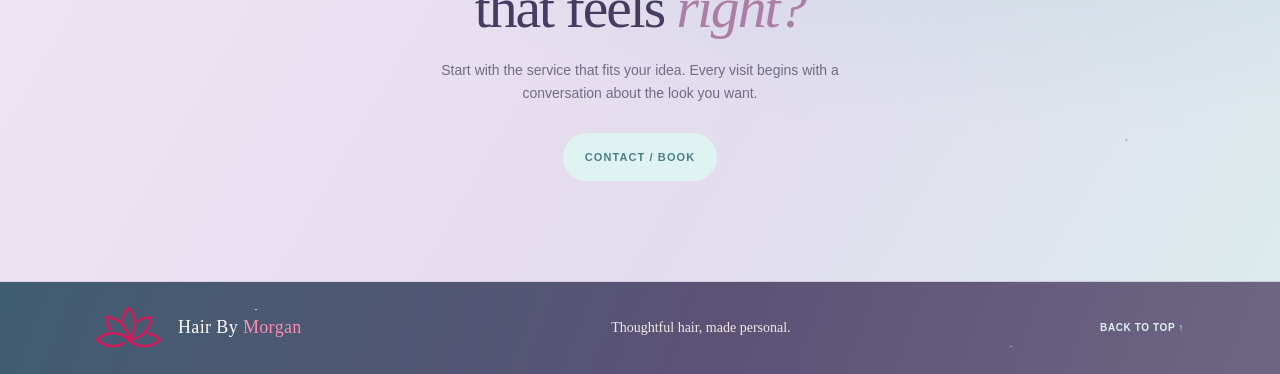
==== commit de2269e0: "Refresh Hair By Morgan website design Co-authored-by: Copilot <223556219+Copilot@users.noreply.githu" ====
--- a/index.html
+++ b/index.html
@@ -4,23 +4,29 @@
 <head>
     <meta charset="utf-8">
     <meta name="viewport" content="width=device-width, initial-scale=1">
-    <meta name="description" content="Personalized cuts, color, and styling at Mane Studio. Find a look that feels like you.">
-    <meta name="theme-color" content="#f7f2ef">
-    <title>Mane Studio | Hair Stylist</title>
+    <meta name="description" content="Thoughtful cuts, color, and styling from Hair by Morgan. Find a look that feels like you.">
+    <meta name="theme-color" content="#111014">
+    <title>Hair by Morgan | Hair Stylist</title>
     <link rel="stylesheet" href="assets/css/hairstylist.css">
 </head>
 
 <body>
+    <div class="lotus-loader" aria-label="Loading">
+        <img src="assets/img/preloader/pre.svg" alt="">
+    </div>
     <header class="site-header">
-        <a class="wordmark" href="#home" aria-label="Mane Studio home">
-            <span class="wordmark-main">MANE</span>
-            <span class="wordmark-sub">STUDIO</span>
+        <a class="brand" href="index.html" aria-label="Hair by Morgan home">
+            <img src="assets/img/preloader/pre.svg" alt="">
+            <span>Hair By <strong>Morgan</strong></span>
         </a>
-        <nav class="site-nav" aria-label="Main navigation">
-            <a href="#services">Services</a>
-            <a href="#about">About</a>
-            <a href="#portfolio">My work</a>
-            <a class="nav-cta" href="#contact">Plan a visit</a>
+        <button class="nav-toggle" type="button" aria-expanded="false" aria-controls="site-nav" aria-label="Toggle navigation">
+            <span></span><span></span><span></span>
+        </button>
+        <nav class="site-nav" id="site-nav" aria-label="Main navigation">
+            <a href="beauty.html">Services</a>
+            <a href="life-style.html">Gallery</a>
+            <a href="about.html">About</a>
+            <a class="nav-cta" href="http://hairbymorgan.beauty" target="_blank" rel="noopener noreferrer">Contact / Book</a>
         </nav>
     </header>
 
@@ -33,16 +39,13 @@
                     Thoughtful cuts, beautiful color, and easy-to-wear styles, all tailored to you.
                 </p>
                 <div class="hero-actions">
-                    <a class="button button-dark" href="#services">Explore services</a>
-                    <a class="text-link" href="#portfolio">See my work <span aria-hidden="true">↗</span></a>
+                    <a class="button button-dark" href="beauty.html">Explore services</a>
+                    <a class="text-link" href="life-style.html">See my work <span aria-hidden="true">↗</span></a>
                 </div>
                 <p class="hero-note">Personalized hair care, from consultation to final touch.</p>
             </div>
             <div class="hero-image-wrap">
-                <img
-                    class="hero-image"
-                    src="assets/img/young-woman-getting-her-hair-curled-by-stylist-parlor-beautiful-young-hairdresser-giving-new-haircut-female-saloon.jpg"
-                    alt="A stylist curling a client's hair in the salon">
+                <img class="hero-image" src="assets/img/image000000.jpeg" alt="Client with long, glossy red hair in a salon">
                 <div class="image-caption">
                     <span class="caption-mark" aria-hidden="true">✳</span>
                     <span>Good hair days<br>start here.</span>
@@ -77,9 +80,9 @@
 
         <section class="about section-pad" id="about">
             <div class="about-image-wrap">
-                <img
-                    src="assets/img/professional-female-hairdresser-drying-woman-s-hair-styling-using-blow-dryer-hairdressing-saloon-salon.jpg"
-                    alt="A hairdresser carefully styling a client's hair">
+                <div class="about-photo photo-placeholder" role="img" aria-label="Stylist photo to be added">
+                    <span>Stylist photo to be added</span>
+                </div>
                 <span class="about-image-label">A little time for yourself</span>
             </div>
             <div class="about-copy">
@@ -93,7 +96,7 @@
                     From the first consultation to the finishing touches, the goal is simple: hair that feels like
                     yours, only a little more you.
                 </p>
-                <a class="text-link" href="#contact">Let’s talk about your hair <span aria-hidden="true">↗</span></a>
+                <a class="text-link" href="about.html">More about the stylist <span aria-hidden="true">↗</span></a>
             </div>
         </section>
 
@@ -107,24 +110,16 @@
             </div>
             <div class="gallery">
                 <figure class="gallery-item gallery-item-tall">
-                    <img
-                        src="assets/img/stylist-curling-hair-brown-haired-woman-saloon-girl-care-about-her-hairstyle.jpg"
-                        alt="A stylist creating soft curls for a client">
+                    <div class="photo-placeholder" role="img" aria-label="Portfolio photo to be added"><span>Portfolio photo</span></div>
                 </figure>
                 <figure class="gallery-item">
-                    <img
-                        src="assets/img/beautiful-model-girl-with-shiny-brown-straight-long-hair-straightening-keratin-treatment-care-spa-procedures-smooth-hairstyle.jpg"
-                        alt="Long, smooth brunette hair after a styling treatment">
+                    <div class="photo-placeholder" role="img" aria-label="Portfolio photo to be added"><span>Portfolio photo</span></div>
                 </figure>
                 <figure class="gallery-item">
-                    <img
-                        src="assets/img/hairdresser-washing-hair-happy-young-woman-girl-relaxing-massage-beauty-saloon.jpg"
-                        alt="A client relaxing during a salon hair wash">
+                    <div class="photo-placeholder" role="img" aria-label="Portfolio photo to be added"><span>Portfolio photo</span></div>
                 </figure>
                 <figure class="gallery-item gallery-item-wide">
-                    <img
-                        src="assets/img/young-brown-haired-beautiful-model-with-long-straight-hair-is-holding-tail-well-groomed-healthy-hair-hand-hair-care-natural-beauty-health.jpg"
-                        alt="Healthy, glossy brunette hair">
+                    <div class="photo-placeholder" role="img" aria-label="Portfolio photo to be added"><span>Portfolio photo</span></div>
                 </figure>
             </div>
         </section>
@@ -134,19 +129,20 @@
                 <p class="eyebrow">YOUR NEXT GOOD HAIR DAY</p>
                 <h2>Ready for a change<br>that feels <em>right?</em></h2>
                 <p>Start with the service that fits your idea. Every visit begins with a conversation about the look you want.</p>
-                <a class="button button-light" href="#services">Explore services</a>
+                <a class="button button-light" href="http://hairbymorgan.beauty" target="_blank" rel="noopener noreferrer">Contact / Book</a>
             </div>
         </section>
     </main>
 
     <footer class="site-footer">
-        <a class="wordmark" href="#home" aria-label="Mane Studio home">
-            <span class="wordmark-main">MANE</span>
-            <span class="wordmark-sub">STUDIO</span>
+        <a class="brand" href="index.html" aria-label="Hair by Morgan home">
+            <img src="assets/img/preloader/pre.svg" alt="">
+            <span>Hair By <strong>Morgan</strong></span>
         </a>
         <p>Thoughtful hair, made personal.</p>
-        <a class="footer-top" href="#home">Back to top ↑</a>
+        <a class="footer-top" href="index.html">Back to top ↑</a>
     </footer>
+    <script src="assets/js/hairstylist.js" defer></script>
 </body>
 
 </html>
--- a/assets/css/hairstylist.css
+++ b/assets/css/hairstylist.css
@@ -1,11 +1,14 @@
 :root {
     color-scheme: light;
-    --ink: #292322;
-    --muted: #716866;
-    --rose: #a45b59;
-    --paper: #fbf8f6;
-    --blush: #f0e5df;
-    --line: #e7ded9;
+    --ink: #111014;
+    --muted: #6d666a;
+    --rose: #dc1559;
+    --violet: #241735;
+    --lilac: #d7b8ff;
+    --paper: #fffafb;
+    --blush: #f8e9ef;
+    --blush-light: #fff2f7;
+    --line: #ead9df;
 }
 
 * {
@@ -34,12 +37,70 @@
     text-decoration: none;
 }
 
+button:focus-visible,
+a:focus-visible,
+input:focus-visible,
+summary:focus-visible {
+    outline: 2px solid var(--rose);
+    outline-offset: 3px;
+}
+
 .site-header {
     align-items: center;
-    background: var(--paper);
+    background:
+        radial-gradient(1px 1px at 14% 28%, rgba(255, 255, 255, 0.8) 50%, transparent 100%),
+        radial-gradient(1px 1px at 48% 72%, rgba(255, 139, 178, 0.9) 50%, transparent 100%),
+        radial-gradient(1.5px 1.5px at 86% 32%, rgba(215, 184, 255, 0.8) 50%, transparent 100%),
+        linear-gradient(110deg, #100d18, var(--violet) 56%, var(--ink));
+    color: var(--paper);
     display: flex;
     justify-content: space-between;
     padding: 18px 7.5%;
+    position: sticky;
+    top: 0;
+    z-index: 20;
+    border-bottom: 1px solid rgba(220, 21, 89, 0.28);
+}
+
+.brand {
+    align-items: center;
+    display: inline-flex;
+    gap: 10px;
+}
+
+.brand img {
+    display: none;
+}
+
+.brand span {
+    color: var(--paper);
+    display: block;
+    font-family: "Palatino Linotype", "Book Antiqua", Georgia, serif;
+    font-size: 18px;
+    letter-spacing: 0.02em;
+    white-space: nowrap;
+}
+
+.brand span strong {
+    color: #ff8bb2;
+    font-weight: 400;
+}
+
+.brand::before {
+    background: url("../img/logo/innerlogo.png") left center / auto 42px no-repeat;
+    content: "";
+    display: block;
+    height: 42px;
+    width: 72px;
+}
+
+.nav-toggle {
+    background: transparent;
+    border: 0;
+    color: white;
+    cursor: pointer;
+    display: none;
+    padding: 8px;
 }
 
 .wordmark {
@@ -79,6 +140,10 @@
     text-transform: uppercase;
 }
 
+.site-nav a:not(.nav-cta) {
+    color: var(--paper);
+}
+
 .site-nav a:not(.nav-cta):hover,
 .footer-top:hover,
 .text-link:hover {
@@ -86,19 +151,25 @@
 }
 
 .site-nav .nav-cta {
-    border: 1px solid var(--ink);
+    background: var(--rose);
+    color: white;
     padding: 11px 18px;
-    transition: background 160ms ease, color 160ms ease;
+    transition: background 160ms ease, transform 160ms ease;
+    border-radius: 999px;
 }
 
 .site-nav .nav-cta:hover {
-    background: var(--ink);
-    color: white;
+    background: #b90f4a;
+    box-shadow: 0 8px 25px rgba(220, 21, 89, 0.3);
+    transform: translateY(-2px);
 }
 
 .hero {
     align-items: center;
-    background: var(--blush);
+    background:
+        radial-gradient(ellipse at 82% 18%, rgba(215, 184, 255, 0.38), transparent 34%),
+        radial-gradient(ellipse at 12% 88%, rgba(220, 21, 89, 0.12), transparent 36%),
+        var(--blush);
     display: grid;
     gap: 7%;
     grid-template-columns: 0.9fr 1.1fr;
@@ -117,6 +188,13 @@
     font-weight: 750;
     letter-spacing: 0.2em;
     margin: 0 0 18px;
+}
+
+.eyebrow::before {
+    color: var(--rose);
+    content: "\2727";
+    font-size: 12px;
+    margin-right: 8px;
 }
 
 h1,
@@ -171,6 +249,7 @@
     padding: 0 22px;
     text-transform: uppercase;
     transition: transform 160ms ease, background 160ms ease;
+    border-radius: 999px;
 }
 
 .button:hover {
@@ -184,6 +263,7 @@
 
 .button-dark:hover {
     background: var(--rose);
+    box-shadow: 0 8px 25px rgba(220, 21, 89, 0.25);
 }
 
 .text-link {
@@ -213,8 +293,9 @@
 
 .hero-image {
     aspect-ratio: 1.08 / 1;
+    border-radius: 34px 34px 12px 34px;
     object-fit: cover;
-    object-position: center;
+    object-position: center 38%;
     width: 100%;
 }
 
@@ -227,6 +308,9 @@
     left: -28px;
     padding: 14px 18px;
     position: absolute;
+    border-left: 3px solid var(--rose);
+    border-radius: 12px;
+    box-shadow: 0 12px 35px rgba(17, 16, 20, 0.1);
 }
 
 .caption-mark {
@@ -303,7 +387,7 @@
 
 .about {
     align-items: center;
-    background: #f1e9e4;
+    background: var(--blush-light);
     display: grid;
     gap: 10%;
     grid-template-columns: 1fr 0.9fr;
@@ -314,9 +398,10 @@
     position: relative;
 }
 
-.about-image-wrap img {
+.about-image-wrap img,
+.about-image-wrap .about-photo {
     aspect-ratio: 0.94 / 1;
-    object-fit: cover;
+    border-radius: 30px 30px 10px 30px;
     width: 100%;
 }
 
@@ -329,6 +414,8 @@
     left: 18px;
     padding: 11px 16px;
     position: absolute;
+    border-radius: 999px;
+    box-shadow: 0 8px 26px rgba(17, 16, 20, 0.1);
 }
 
 .about-copy .text-link {
@@ -365,17 +452,19 @@
 .gallery-item {
     margin: 0;
     overflow: hidden;
-}
-
-.gallery-item img {
+    border-radius: 18px;
+}
+
+.gallery-item img,
+.gallery-item .photo-placeholder {
     aspect-ratio: 0.82 / 1;
     height: 100%;
-    object-fit: cover;
     transition: transform 350ms ease;
     width: 100%;
 }
 
-.gallery-item:hover img {
+.gallery-item:hover img,
+.gallery-item:hover .photo-placeholder {
     transform: scale(1.04);
 }
 
@@ -383,7 +472,8 @@
     grid-row: span 2;
 }
 
-.gallery-item-tall img {
+.gallery-item-tall img,
+.gallery-item-tall .photo-placeholder {
     aspect-ratio: 0.82 / 1;
 }
 
@@ -391,12 +481,18 @@
     grid-column: span 2;
 }
 
-.gallery-item-wide img {
+.gallery-item-wide img,
+.gallery-item-wide .photo-placeholder {
     aspect-ratio: 1.72 / 1;
 }
 
 .contact {
-    background: #332927;
+    background:
+        radial-gradient(1px 1px at 18% 24%, rgba(255, 255, 255, 0.75) 50%, transparent 100%),
+        radial-gradient(1px 1px at 76% 18%, rgba(255, 139, 178, 0.85) 50%, transparent 100%),
+        radial-gradient(1.5px 1.5px at 88% 72%, rgba(215, 184, 255, 0.75) 50%, transparent 100%),
+        radial-gradient(ellipse at 80% 20%, rgba(72, 35, 110, 0.55), transparent 45%),
+        linear-gradient(120deg, #0d0b12, var(--violet) 58%, #130d19);
     color: white;
     text-align: center;
 }
@@ -416,7 +512,7 @@
 }
 
 .contact .eyebrow {
-    color: #d9a5a0;
+    color: #ff8bb2;
 }
 
 .button-light {
@@ -430,13 +526,18 @@
 
 .site-footer {
     align-items: center;
+    background:
+        radial-gradient(1px 1px at 20% 30%, rgba(255, 255, 255, 0.65) 50%, transparent 100%),
+        radial-gradient(1px 1px at 79% 70%, rgba(255, 139, 178, 0.75) 50%, transparent 100%),
+        linear-gradient(110deg, #100d18, var(--violet) 56%, var(--ink));
+    color: var(--paper);
     display: flex;
     justify-content: space-between;
     padding: 25px 7.5%;
 }
 
 .site-footer > p {
-    color: var(--muted);
+    color: #d7cfd3;
     font-family: Georgia, "Times New Roman", serif;
     font-size: 14px;
     margin: 0;
@@ -485,35 +586,71 @@
     }
 
     .gallery-item img,
+    .gallery-item .photo-placeholder,
     .gallery-item-tall img,
-    .gallery-item-wide img {
+    .gallery-item-tall .photo-placeholder,
+    .gallery-item-wide img,
+    .gallery-item-wide .photo-placeholder {
         aspect-ratio: 1 / 1;
     }
 }
 
 @media (max-width: 600px) {
     .site-header {
-        align-items: flex-start;
+        align-items: center;
+        flex-direction: row;
+        padding: 17px 6%;
+    }
+
+    .brand::before {
+        height: 36px;
+        width: 62px;
+        background-size: auto 36px;
+    }
+
+    .brand span {
+        font-size: 14px;
+    }
+
+    .nav-toggle {
+        background: url("../img/pisces-koi.webp") center / contain no-repeat;
+        color: var(--rose);
+        display: block;
+        filter: saturate(1.65) contrast(1.22) drop-shadow(0 0 8px rgba(215, 184, 255, 0.56));
+        height: 46px;
+        padding: 0;
+        width: 58px;
+    }
+
+    .nav-toggle span {
+        display: none;
+    }
+
+    .site-nav {
+        align-items: stretch;
+        background: var(--ink);
+        display: none;
         flex-direction: column;
-        gap: 16px;
-        padding: 17px 6%;
-    }
-
-    .wordmark-main {
-        font-size: 25px;
-    }
-
-    .site-nav {
-        flex-wrap: wrap;
-        gap: 10px 19px;
+        gap: 0;
+        left: 0;
+        padding: 8px 6% 18px;
+        position: absolute;
+        right: 0;
+        top: 100%;
+    }
+
+    .site-nav.is-open {
+        display: flex;
     }
 
     .site-nav a {
-        font-size: 10px;
+        padding: 12px 0;
     }
 
     .site-nav .nav-cta {
-        padding: 8px 11px;
+        margin-top: 8px;
+        padding: 11px 14px;
+        text-align: center;
     }
 
     .hero {
@@ -594,3 +731,700 @@
         transition-duration: 0.01ms !important;
     }
 }
+
+.lotus-loader {
+    align-items: center;
+    background: var(--ink);
+    display: flex;
+    inset: 0;
+    justify-content: center;
+    position: fixed;
+    transition: opacity 240ms ease, visibility 240ms ease;
+    z-index: 1000;
+}
+
+.lotus-loader img {
+    height: 68px;
+    width: 68px;
+}
+
+.lotus-loader.is-hidden {
+    opacity: 0;
+    visibility: hidden;
+}
+
+.page-hero {
+    background:
+        radial-gradient(1px 1px at 15% 28%, rgba(255, 255, 255, 0.85) 50%, transparent 100%),
+        radial-gradient(1.5px 1.5px at 78% 24%, rgba(255, 139, 178, 0.8) 50%, transparent 100%),
+        radial-gradient(1px 1px at 66% 76%, rgba(215, 184, 255, 0.8) 50%, transparent 100%),
+        radial-gradient(ellipse at 90% 15%, rgba(72, 35, 110, 0.55), transparent 38%),
+        linear-gradient(120deg, #0d0b12, var(--violet) 62%, #110d17);
+    color: white;
+    overflow: hidden;
+    padding: clamp(70px, 10vw, 130px) 9%;
+    position: relative;
+}
+
+.page-hero::after {
+    color: rgba(215, 184, 255, 0.25);
+    content: "\263e";
+    font-family: Georgia, "Times New Roman", serif;
+    font-size: clamp(120px, 20vw, 250px);
+    line-height: 1;
+    pointer-events: none;
+    position: absolute;
+    right: 8%;
+    top: 13%;
+}
+
+.page-hero > * {
+    position: relative;
+    z-index: 1;
+}
+
+.page-hero .eyebrow {
+    color: #ff8bb2;
+}
+
+.page-hero h1 {
+    margin-bottom: 18px;
+    max-width: 820px;
+}
+
+.page-hero p:last-child {
+    color: #e3dce0;
+    max-width: 570px;
+}
+
+.content-shell {
+    margin: 0 auto;
+    max-width: 1180px;
+    padding: 76px 7%;
+}
+
+.content-shell h2 {
+    font-size: clamp(30px, 4vw, 48px);
+}
+
+.content-shell p {
+    color: var(--muted);
+}
+
+.content-split {
+    align-items: center;
+    display: grid;
+    gap: 8%;
+    grid-template-columns: 1fr 1fr;
+}
+
+.content-split img,
+.feature-image {
+    aspect-ratio: 1.05 / 1;
+    width: 100%;
+}
+
+.photo-placeholder {
+    align-items: center;
+    background:
+        radial-gradient(1px 1px at 14% 18%, rgba(255, 255, 255, 0.9) 50%, transparent 100%),
+        radial-gradient(1.5px 1.5px at 81% 24%, rgba(255, 139, 178, 0.9) 50%, transparent 100%),
+        radial-gradient(1px 1px at 69% 77%, rgba(215, 184, 255, 0.85) 50%, transparent 100%),
+        radial-gradient(ellipse at 75% 25%, rgba(220, 21, 89, 0.5), transparent 38%),
+        linear-gradient(145deg, #100d18, #241735 58%, #51133e);
+    border: 1px solid rgba(220, 21, 89, 0.35);
+    color: #fffafb;
+    display: flex;
+    justify-content: center;
+    min-height: 220px;
+    overflow: hidden;
+    position: relative;
+    text-align: center;
+    border-radius: 28px 28px 10px 28px;
+}
+
+.photo-placeholder::before,
+.photo-placeholder::after {
+    color: rgba(255, 139, 178, 0.75);
+    content: "\2727";
+    font-size: clamp(32px, 6vw, 64px);
+    position: absolute;
+    right: 12%;
+    top: 16%;
+    text-shadow: 0 0 24px rgba(215, 184, 255, 0.55);
+}
+
+.photo-placeholder::after {
+    color: rgba(215, 184, 255, 0.8);
+    content: "\2726";
+    font-size: clamp(16px, 3vw, 30px);
+    right: 30%;
+    top: 34%;
+}
+
+.photo-placeholder span {
+    background: rgba(17, 16, 20, 0.6);
+    font-size: 10px;
+    font-weight: 700;
+    letter-spacing: 0.18em;
+    padding: 10px 14px;
+    position: relative;
+    text-transform: uppercase;
+    z-index: 1;
+}
+
+.content-split .photo-placeholder {
+    aspect-ratio: 1.05 / 1;
+}
+
+.card-grid {
+    display: grid;
+    gap: 22px;
+    grid-template-columns: repeat(3, minmax(0, 1fr));
+    margin-top: 34px;
+}
+
+.salon-card {
+    background: var(--blush-light);
+    border: 1px solid #f0d7e1;
+    border-radius: 18px;
+    padding: 26px;
+    box-shadow: 0 10px 28px rgba(65, 20, 40, 0.05);
+}
+
+.salon-card h2,
+.salon-card h3 {
+    font-family: Georgia, "Times New Roman", serif;
+    font-weight: 400;
+}
+
+.salon-card h3 {
+    font-size: 23px;
+    margin-bottom: 10px;
+}
+
+.salon-card p:last-child {
+    margin-bottom: 0;
+}
+
+.gallery-grid {
+    display: grid;
+    gap: 16px;
+    grid-template-columns: repeat(3, minmax(0, 1fr));
+}
+
+.gallery-grid figure {
+    margin: 0;
+    overflow: hidden;
+    border-radius: 18px;
+}
+
+.gallery-grid img,
+.gallery-grid .photo-placeholder {
+    aspect-ratio: 0.9 / 1;
+    transition: transform 300ms ease;
+    width: 100%;
+}
+
+.gallery-grid figure:hover img,
+.gallery-grid figure:hover .photo-placeholder {
+    transform: scale(1.04);
+}
+
+.booking-panel {
+    background: var(--blush);
+    padding: clamp(28px, 6vw, 58px);
+}
+
+.booking-panel .button {
+    background: var(--rose);
+    color: white;
+}
+
+.booking-panel .button:hover {
+    background: #b90f4a;
+}
+
+.faq-list {
+    border-top: 1px solid var(--line);
+}
+
+.faq-list details {
+    border-bottom: 1px solid var(--line);
+    padding: 20px 0;
+}
+
+.faq-list summary {
+    cursor: pointer;
+    font-family: Georgia, "Times New Roman", serif;
+    font-size: 21px;
+}
+
+.faq-list details p {
+    margin: 14px 0 0;
+}
+
+.article-copy {
+    margin: 0 auto;
+    max-width: 760px;
+}
+
+.article-copy h2 {
+    margin-top: 38px;
+}
+
+.article-copy p {
+    font-size: 16px;
+}
+
+.search-form {
+    display: flex;
+    gap: 10px;
+    margin: 26px 0 34px;
+    max-width: 650px;
+}
+
+.search-form input {
+    border: 1px solid var(--line);
+    flex: 1;
+    min-width: 0;
+    padding: 14px;
+}
+
+.search-form button {
+    background: var(--rose);
+    border: 0;
+    color: white;
+    cursor: pointer;
+    padding: 0 22px;
+}
+
+.search-result[hidden] {
+    display: none;
+}
+
+@media (max-width: 850px) {
+    .content-split {
+        gap: 35px;
+        grid-template-columns: 1fr;
+    }
+
+    .card-grid,
+    .gallery-grid {
+        grid-template-columns: repeat(2, minmax(0, 1fr));
+    }
+}
+
+@media (max-width: 600px) {
+    .page-hero {
+        padding: 62px 6%;
+    }
+
+    .content-shell {
+        padding: 58px 6%;
+    }
+
+    .card-grid,
+    .gallery-grid {
+        grid-template-columns: 1fr;
+    }
+
+    .search-form {
+        flex-direction: column;
+    }
+
+    .search-form button {
+        min-height: 46px;
+    }
+}
+
+:root {
+    --theme-canvas: #dff3f2;
+    --theme-canvas-soft: #cce9e9;
+    --theme-peach: #e8cde0;
+    --theme-lavender: #d7c7eb;
+    --theme-sky: #c9e3e5;
+    --theme-teal: #73a6a8;
+    --theme-teal-deep: #4d7d84;
+    --theme-plum: #463b61;
+    --theme-muted: #716b83;
+    --theme-line: #ded7e9;
+    --theme-mauve: #ac7da7;
+    --theme-gold: #c9b18f;
+}
+
+body {
+    background: var(--theme-canvas);
+    color: var(--theme-plum);
+}
+
+.hero {
+    background:
+        radial-gradient(ellipse at 84% 16%, rgba(195, 217, 223, 0.86), transparent 35%),
+        radial-gradient(ellipse at 12% 88%, rgba(231, 196, 216, 0.68), transparent 40%),
+        radial-gradient(ellipse at 56% 48%, rgba(217, 201, 232, 0.58), transparent 43%),
+        linear-gradient(115deg, var(--theme-canvas-soft), #e8e2f2 52%, #cfe7eb);
+    border-radius: 0 0 48px 48px;
+}
+
+.hero-image-wrap::before,
+.about-image-wrap::before {
+    background: url("../img/pisces-koi.webp") center / contain no-repeat;
+    content: "";
+    height: 220px;
+    pointer-events: none;
+    position: absolute;
+    right: -38px;
+    top: -22px;
+    width: 320px;
+    z-index: 2;
+    filter: saturate(1.65) contrast(1.22) drop-shadow(0 10px 20px rgba(70, 59, 97, 0.12));
+}
+
+.hero-image-wrap::before {
+    height: 170px;
+    left: -60px;
+    right: auto;
+    top: -48px;
+    width: 250px;
+}
+
+.about-image-wrap::before {
+    height: 150px;
+    left: -52px;
+    right: auto;
+    top: -28px;
+    width: 230px;
+}
+
+@media (max-width: 600px) {
+    .hero-image-wrap::before {
+        height: 110px;
+        left: -8px;
+        right: auto;
+        top: -12px;
+        width: 170px;
+    }
+
+    .about-image-wrap::before {
+        height: 95px;
+        left: -10px;
+        width: 145px;
+    }
+}
+
+h1 em,
+h2 em {
+    color: var(--theme-mauve);
+}
+
+.services {
+    background:
+        linear-gradient(125deg, #dff3f2, #cce9e9 58%, #d9e8ef);
+    border: 1px solid rgba(115, 166, 168, 0.24);
+    border-radius: 40px;
+    isolation: isolate;
+    margin: 0 2.5%;
+    overflow: hidden;
+    position: relative;
+}
+
+.services::before {
+    background: url("../img/pisces-koi.webp") center / contain no-repeat;
+    content: "";
+    filter: saturate(1.65) contrast(1.22);
+    height: 360px;
+    opacity: 0.9;
+    pointer-events: none;
+    position: absolute;
+    right: -2%;
+    bottom: -72px;
+    width: min(540px, 48vw);
+    z-index: 0;
+}
+
+.services > * {
+    position: relative;
+    z-index: 1;
+}
+
+@media (max-width: 600px) {
+    .services {
+        padding-bottom: 190px;
+    }
+
+    .services::before {
+        bottom: 8px;
+        height: 190px;
+        opacity: 0.86;
+        right: -10px;
+        width: min(300px, 88vw);
+    }
+}
+
+.eyebrow {
+    color: var(--theme-teal-deep);
+}
+
+.eyebrow::before {
+    color: var(--theme-mauve);
+}
+
+.hero-description,
+.hero-note,
+.section-heading > p:last-child,
+.portfolio-heading > p,
+.about-copy > p:not(.eyebrow),
+.contact-inner > p:not(.eyebrow),
+.service-card p,
+.content-shell p {
+    color: var(--theme-muted);
+}
+
+.button-dark,
+.booking-panel .button,
+.search-form button {
+    background: var(--theme-teal-deep);
+}
+
+.button-dark:hover,
+.booking-panel .button:hover {
+    background: var(--theme-teal);
+    box-shadow: 0 8px 25px rgba(56, 94, 104, 0.24);
+}
+
+.text-link span,
+.caption-mark {
+    color: var(--theme-mauve);
+}
+
+.image-caption {
+    background: var(--theme-canvas);
+    border-left-color: var(--theme-gold);
+    box-shadow: 0 12px 35px rgba(73, 59, 85, 0.12);
+}
+
+.service-list {
+    border: 0;
+    display: grid;
+    gap: 12px;
+}
+
+.service-card {
+    background: rgba(232, 247, 246, 0.82);
+    border: 1px solid var(--theme-line);
+    border-radius: 16px;
+    padding: 21px;
+}
+
+.service-number {
+    color: var(--theme-teal);
+}
+
+.about {
+    background: linear-gradient(125deg, #e9dfed 0%, #f6e8ed 52%, var(--theme-canvas-soft) 100%);
+    border-radius: 40px;
+    margin: 0 2.5%;
+}
+
+.about-image-label {
+    background: var(--theme-canvas);
+    color: var(--theme-plum);
+    box-shadow: 0 8px 26px rgba(73, 59, 85, 0.12);
+}
+
+.portfolio {
+    background:
+        radial-gradient(ellipse at 86% 30%, rgba(201, 227, 229, 0.68), transparent 38%),
+        linear-gradient(135deg, var(--theme-canvas), #e2edf2);
+}
+
+.gallery-item {
+    border: 1px solid rgba(181, 123, 153, 0.18);
+    border-radius: 24px 24px 10px 24px;
+}
+
+.contact {
+    background:
+        radial-gradient(1px 1px at 18% 24%, rgba(255, 255, 255, 0.9) 50%, transparent 100%),
+        radial-gradient(1px 1px at 76% 18%, rgba(172, 125, 167, 0.72) 50%, transparent 100%),
+        radial-gradient(1.5px 1.5px at 88% 72%, rgba(115, 166, 168, 0.58) 50%, transparent 100%),
+        radial-gradient(ellipse at 80% 20%, rgba(195, 217, 223, 0.72), transparent 45%),
+        linear-gradient(120deg, #f0e5f3, #e4dcef 58%, #dcebed);
+    border-bottom: 1px solid rgba(172, 125, 167, 0.2);
+    border-top: 1px solid rgba(172, 125, 167, 0.2);
+    color: var(--theme-plum);
+}
+
+.contact-inner > p:not(.eyebrow) {
+    color: var(--theme-muted);
+}
+
+.contact .eyebrow {
+    color: var(--theme-teal-deep);
+}
+
+.button-light {
+    background: var(--theme-canvas);
+    color: var(--theme-teal-deep);
+}
+
+.button-light:hover {
+    background: var(--theme-sky);
+}
+
+.site-footer {
+    background:
+        radial-gradient(1px 1px at 20% 30%, rgba(255, 250, 245, 0.8) 50%, transparent 100%),
+        radial-gradient(1px 1px at 79% 70%, rgba(231, 196, 216, 0.82) 50%, transparent 100%),
+        linear-gradient(110deg, #405d70, #5c5276 56%, #6f6684);
+    color: var(--theme-canvas);
+}
+
+.site-footer > p {
+    color: #f2e7e4;
+}
+
+.page-hero {
+    background:
+        radial-gradient(1px 1px at 15% 28%, rgba(255, 255, 255, 0.9) 50%, transparent 100%),
+        radial-gradient(1.5px 1.5px at 78% 24%, rgba(172, 125, 167, 0.72) 50%, transparent 100%),
+        radial-gradient(1px 1px at 66% 76%, rgba(115, 166, 168, 0.58) 50%, transparent 100%),
+        radial-gradient(ellipse at 90% 15%, rgba(195, 217, 223, 0.78), transparent 42%),
+        linear-gradient(120deg, #eee4f1, #e5dff0 62%, #d8e9eb);
+    color: var(--theme-plum);
+}
+
+.page-hero::after {
+    background: url("../img/pisces-koi.webp") center / contain no-repeat;
+    content: "";
+    filter: saturate(1.65) contrast(1.22);
+    height: clamp(200px, 28vw, 360px);
+    opacity: 0.9;
+    right: 2%;
+    top: 1%;
+    width: clamp(300px, 42vw, 540px);
+}
+
+.page-hero .eyebrow {
+    color: var(--theme-teal-deep);
+}
+
+.page-hero p:last-child {
+    color: var(--theme-muted);
+}
+
+@media (max-width: 600px) {
+    .site-nav {
+        background:
+            radial-gradient(1.5px 1.5px at 12% 18%, rgba(255, 255, 255, 0.9) 50%, transparent 100%),
+            radial-gradient(1px 1px at 68% 12%, rgba(255, 139, 178, 0.9) 50%, transparent 100%),
+            radial-gradient(1.5px 1.5px at 88% 40%, rgba(215, 184, 255, 0.9) 50%, transparent 100%),
+            radial-gradient(ellipse at 82% 86%, rgba(78, 137, 171, 0.38), transparent 42%),
+            linear-gradient(125deg, #100d18, #241735 58%, #100d18);
+        border-top: 1px solid rgba(215, 184, 255, 0.3);
+        box-shadow: 0 18px 34px rgba(13, 9, 25, 0.38);
+        isolation: isolate;
+        overflow: hidden;
+    }
+
+    .site-nav::before {
+        background: url("../img/pisces-koi.webp") center / contain no-repeat;
+        content: "";
+        filter: saturate(1.65) contrast(1.22) drop-shadow(0 0 12px rgba(215, 184, 255, 0.58)) drop-shadow(0 0 22px rgba(112, 190, 219, 0.32));
+        height: 150px;
+        opacity: 0.74;
+        pointer-events: none;
+        position: absolute;
+        right: 3%;
+        bottom: 0;
+        width: min(245px, 68vw);
+        z-index: 0;
+    }
+
+    .site-nav::after {
+        animation: navigation-twinkle 2.8s ease-in-out infinite alternate;
+        background:
+            radial-gradient(2px 2px at 19% 34%, rgba(255, 255, 255, 0.95) 50%, transparent 100%),
+            radial-gradient(1.5px 1.5px at 46% 67%, rgba(255, 139, 178, 0.95) 50%, transparent 100%),
+            radial-gradient(2px 2px at 76% 18%, rgba(215, 184, 255, 0.95) 50%, transparent 100%),
+            radial-gradient(1.5px 1.5px at 91% 73%, rgba(255, 255, 255, 0.9) 50%, transparent 100%),
+            radial-gradient(1px 1px at 34% 88%, rgba(215, 184, 255, 0.9) 50%, transparent 100%);
+        content: "";
+        inset: 0;
+        pointer-events: none;
+        position: absolute;
+        z-index: 0;
+    }
+
+    .site-nav > a {
+        position: relative;
+        z-index: 1;
+    }
+}
+
+@keyframes navigation-twinkle {
+    from {
+        opacity: 0.28;
+    }
+
+    to {
+        opacity: 0.95;
+    }
+}
+
+@media (prefers-reduced-motion: reduce) {
+    .site-nav::after {
+        animation: none;
+        opacity: 0.68;
+    }
+}
+
+.photo-placeholder {
+    background:
+        radial-gradient(1px 1px at 14% 18%, rgba(255, 255, 255, 0.95) 50%, transparent 100%),
+        radial-gradient(1.5px 1.5px at 81% 24%, rgba(172, 125, 167, 0.72) 50%, transparent 100%),
+        radial-gradient(1px 1px at 69% 77%, rgba(115, 166, 168, 0.62) 50%, transparent 100%),
+        radial-gradient(ellipse at 75% 25%, rgba(231, 196, 216, 0.72), transparent 42%),
+        linear-gradient(145deg, #b9dfe1, #d8d5ed 58%, #ead7e7);
+    border-color: rgba(172, 125, 167, 0.35);
+    color: var(--theme-plum);
+}
+
+.photo-placeholder::before,
+.photo-placeholder::after {
+    color: rgba(172, 125, 167, 0.85);
+    text-shadow: 0 0 24px rgba(246, 242, 251, 0.9);
+}
+
+.photo-placeholder::after {
+    color: rgba(77, 125, 132, 0.85);
+}
+
+.photo-placeholder span {
+    background: rgba(246, 242, 251, 0.9);
+    color: var(--theme-plum);
+}
+
+.salon-card {
+    background: linear-gradient(145deg, var(--theme-canvas-soft), #ece7f5);
+    border-color: var(--theme-line);
+    box-shadow: 0 10px 28px rgba(73, 59, 85, 0.08);
+}
+
+.booking-panel {
+    background: linear-gradient(120deg, #ede3f2, #e5dff1 58%, #d8e9eb);
+    border: 1px solid rgba(172, 125, 167, 0.22);
+    border-radius: 24px;
+}
+
+.faq-list,
+.faq-list details {
+    border-color: var(--theme-line);
+}
+
+.search-form input {
+    background: var(--theme-canvas);
+    border-color: var(--theme-line);
+    color: var(--theme-plum);
+}
